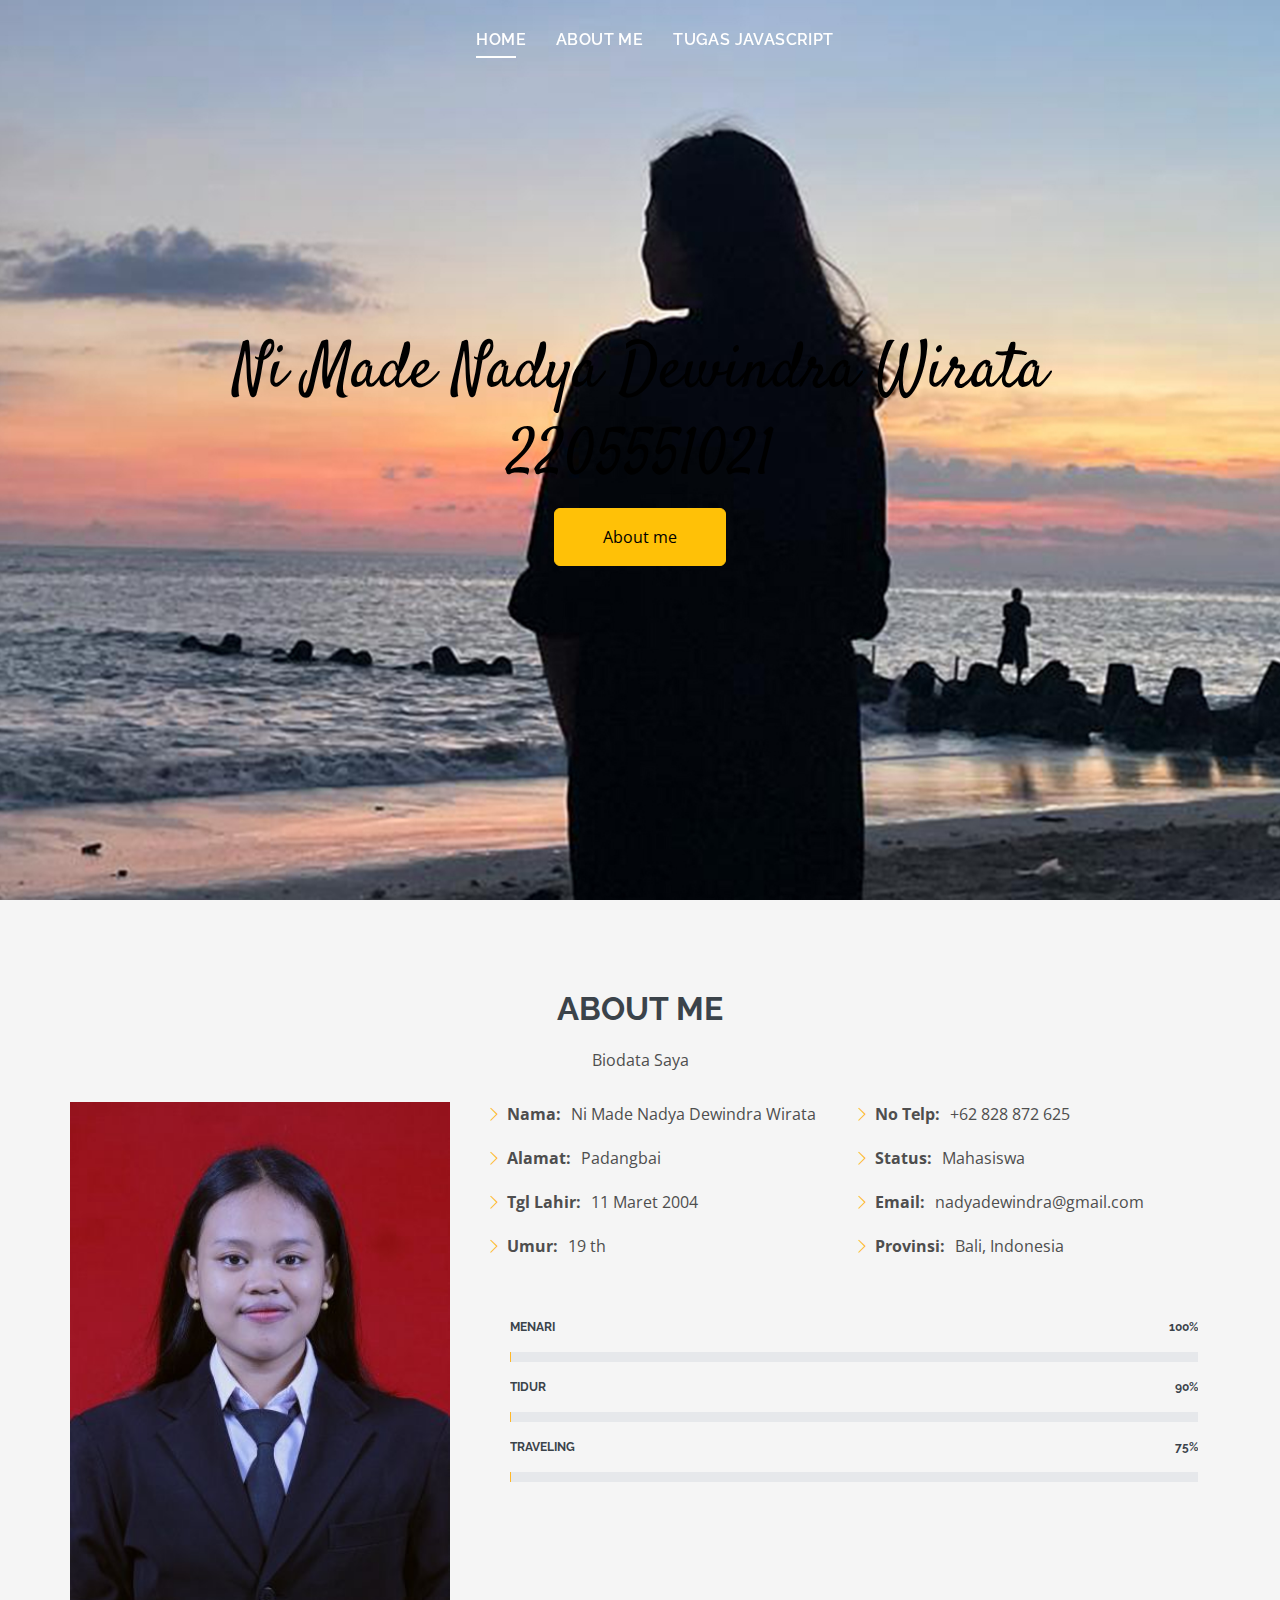
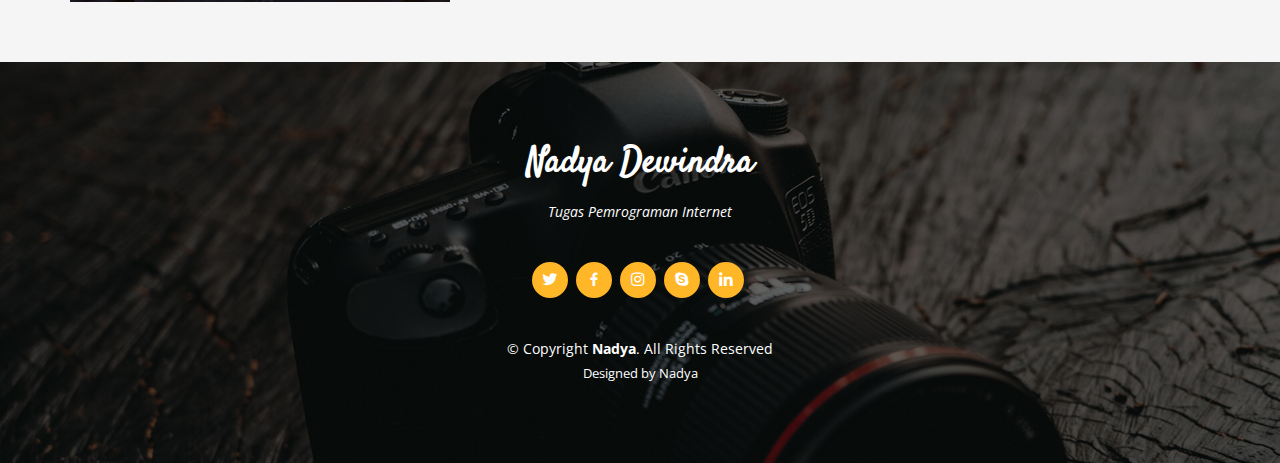
==== index.html @ c5ac2130 "tugas javascript" ====
<!DOCTYPE html>
<html lang="en">

<head>
  <meta charset="utf-8">
  <meta content="width=device-width, initial-scale=1.0" name="viewport">

  <title>Tugas Prognet</title>
  <meta content="" name="description">
  <meta content="" name="keywords">

  <!-- Favicons -->
  <link href="assets/img/favicon.png" rel="icon">
  <link href="assets/img/apple-touch-icon.png" rel="apple-touch-icon">

  <!-- Google Fonts -->
  <link href="https://fonts.googleapis.com/css?family=Open+Sans:300,300i,400,400i,600,600i,700,700i|Raleway:300,300i,400,400i,500,500i,600,600i,700,700i|Satisfy" rel="stylesheet">

  <!-- Vendor CSS Files -->
  <link href="assets/vendor/bootstrap/css/bootstrap.min.css" rel="stylesheet">
  <link href="assets/vendor/bootstrap-icons/bootstrap-icons.css" rel="stylesheet">
  <link href="assets/vendor/boxicons/css/boxicons.min.css" rel="stylesheet">
  <link href="assets/vendor/glightbox/css/glightbox.min.css" rel="stylesheet">
  <link href="assets/vendor/swiper/swiper-bundle.min.css" rel="stylesheet">

  <!-- Template Main CSS File -->
  <link href="assets/css/style.css" rel="stylesheet">

  <!-- =======================================================
  * Template Name: Laura
  * Updated: Sep 18 2023 with Bootstrap v5.3.2
  * Template URL: https://bootstrapmade.com/laura-free-creative-bootstrap-theme/
  * Author: BootstrapMade.com
  * License: https://bootstrapmade.com/license/
  ======================================================== -->
</head>

<body>

  <!-- ======= Header ======= -->
  <header id="header" class="fixed-top d-flex justify-content-center align-items-center header-transparent">

    <nav id="navbar" class="navbar">
      <ul>
        <li><a class="nav-link scrollto active" href="#hero">Home</a></li>
        <li><a class="nav-link scrollto" href="#about">About Me</a></li>
        <li><a class="nav-link scrollto" href="tugasjavascripts.html">Tugas JavaScript</a></li>
          </ul>
      </ul>
      <i class="bi bi-list mobile-nav-toggle"></i>
    </nav><!-- .navbar -->

  </header><!-- End Header -->

  <!-- ======= Hero Section ======= -->
  <section id="hero">
    <div class="hero-container bg-image" style="background-image: url(assets/img/dya-bg.jpg);">
      <h1 class="title-dark">Ni Made Nadya Dewindra Wirata</h1>
      <h1>2205551021</h1>
      <p class="mb-0"><a href="#about" class="btn btn-warning py-3 px-5">About me</a></p>
    </div>
  </section><!-- End Hero -->

  <main id="main">

    <!-- ======= About Me Section ======= -->
    <section id="about" class="about" >
      <div class="container">

        <div class="section-title">
          <h2>About Me</h2>
          <p>Biodata Saya</p>
        </div>

        <div class="row">
          <div class="image col-lg-4 d-flex align-items-stretch justify-content-center justify-content-lg-start bg-image" style="background-image: url(assets/img/nadya-bg.jpg);"></div>
          <div class="col-lg-8 d-flex flex-column align-items-stretch">
            <div class="content ps-lg-4 d-flex flex-column justify-content-center">
              <div class="row">
                <div class="col-lg-6">
                  <ul>
                    <li><i class="bi bi-chevron-right"></i> <strong>Nama:</strong> <span> Ni Made Nadya Dewindra Wirata</span></li>
                    <li><i class="bi bi-chevron-right"></i> <strong>Alamat:</strong> <span>Padangbai</span></li>
                    <li><i class="bi bi-chevron-right"></i> <strong>Tgl Lahir:</strong> <span>11 Maret 2004</span></li>
                    <li><i class="bi bi-chevron-right"></i> <strong>Umur:</strong> <span>19 th</span></li>
                  </ul>
                </div>
                <div class="col-lg-6">
                  <ul>
                    <li><i class="bi bi-chevron-right"></i> <strong>No Telp:</strong> <span>+62 828 872 625</span></li>
                    <li><i class="bi bi-chevron-right"></i> <strong>Status:</strong> <span>Mahasiswa</span></li>
                    <li><i class="bi bi-chevron-right"></i> <strong>Email:</strong> <span>nadyadewindra@gmail.com</span></li>
                    <li><i class="bi bi-chevron-right"></i> <strong>Provinsi:</strong> <span>Bali, Indonesia</span></li>
                  </ul>
                </div>
            </div><!-- End .content-->

            <div class="skills-content ps-lg-4">
              <div class="progress">
                <span class="skill">Menari <i class="val">100%</i></span>
                <div class="progress-bar-wrap">
                  <div class="progress-bar" role="progressbar" aria-valuenow="100" aria-valuemin="0" aria-valuemax="100"></div>
                </div>
              </div>

              <div class="progress">
                <span class="skill">Tidur <i class="val">90%</i></span>
                <div class="progress-bar-wrap">
                  <div class="progress-bar" role="progressbar" aria-valuenow="90" aria-valuemin="0" aria-valuemax="100"></div>
                </div>
              </div>

              <div class="progress">
                <span class="skill">Traveling <i class="val">75%</i></span>
                <div class="progress-bar-wrap">
                  <div class="progress-bar" role="progressbar" aria-valuenow="75" aria-valuemin="0" aria-valuemax="100"></div>
                </div>
              </div>
            </div>

          </div>
        </div>

      </div>
    </section><!-- End About Me Section -->

  <!-- ======= Footer ======= -->
  <footer id="footer">
    <div class="container">
      <h3>Nadya Dewindra</h3>
      <p>Tugas Pemrograman Internet</p>
      <div class="social-links">
        <a href="#" class="twitter"><i class="bx bxl-twitter"></i></a>
        <a href="#" class="facebook"><i class="bx bxl-facebook"></i></a>
        <a href="#" class="instagram"><i class="bx bxl-instagram"></i></a>
        <a href="#" class="google-plus"><i class="bx bxl-skype"></i></a>
        <a href="#" class="linkedin"><i class="bx bxl-linkedin"></i></a>
      </div>
      <div class="copyright">
        &copy; Copyright <strong><span>Nadya</span></strong>. All Rights Reserved
      </div>
      <div class="credits">
        <!-- All the links in the footer should remain intact. -->
        <!-- You can delete the links only if you purchased the pro version. -->
        <!-- Licensing information: https://bootstrapmade.com/license/ -->
        <!-- Purchase the pro version with working PHP/AJAX contact form: https://bootstrapmade.com/laura-free-creative-bootstrap-theme/ -->
        Designed by <a href="https://bootstrapmade.com/">Nadya</a>
      </div>
    </div>
  </footer><!-- End Footer -->

  <a href="#" class="back-to-top d-flex align-items-center justify-content-center"><i class="bi bi-arrow-up-short"></i></a>

  <!-- Vendor JS Files -->
  <script src="assets/vendor/purecounter/purecounter_vanilla.js"></script>
  <script src="assets/vendor/bootstrap/js/bootstrap.bundle.min.js"></script>
  <script src="assets/vendor/glightbox/js/glightbox.min.js"></script>
  <script src="assets/vendor/isotope-layout/isotope.pkgd.min.js"></script>
  <script src="assets/vendor/swiper/swiper-bundle.min.js"></script>
  <script src="assets/vendor/waypoints/noframework.waypoints.js"></script>
  <script src="assets/vendor/php-email-form/validate.js"></script>

  <!-- Template Main JS File -->
  <script src="assets/js/main.js"></script>

</body>

</html>
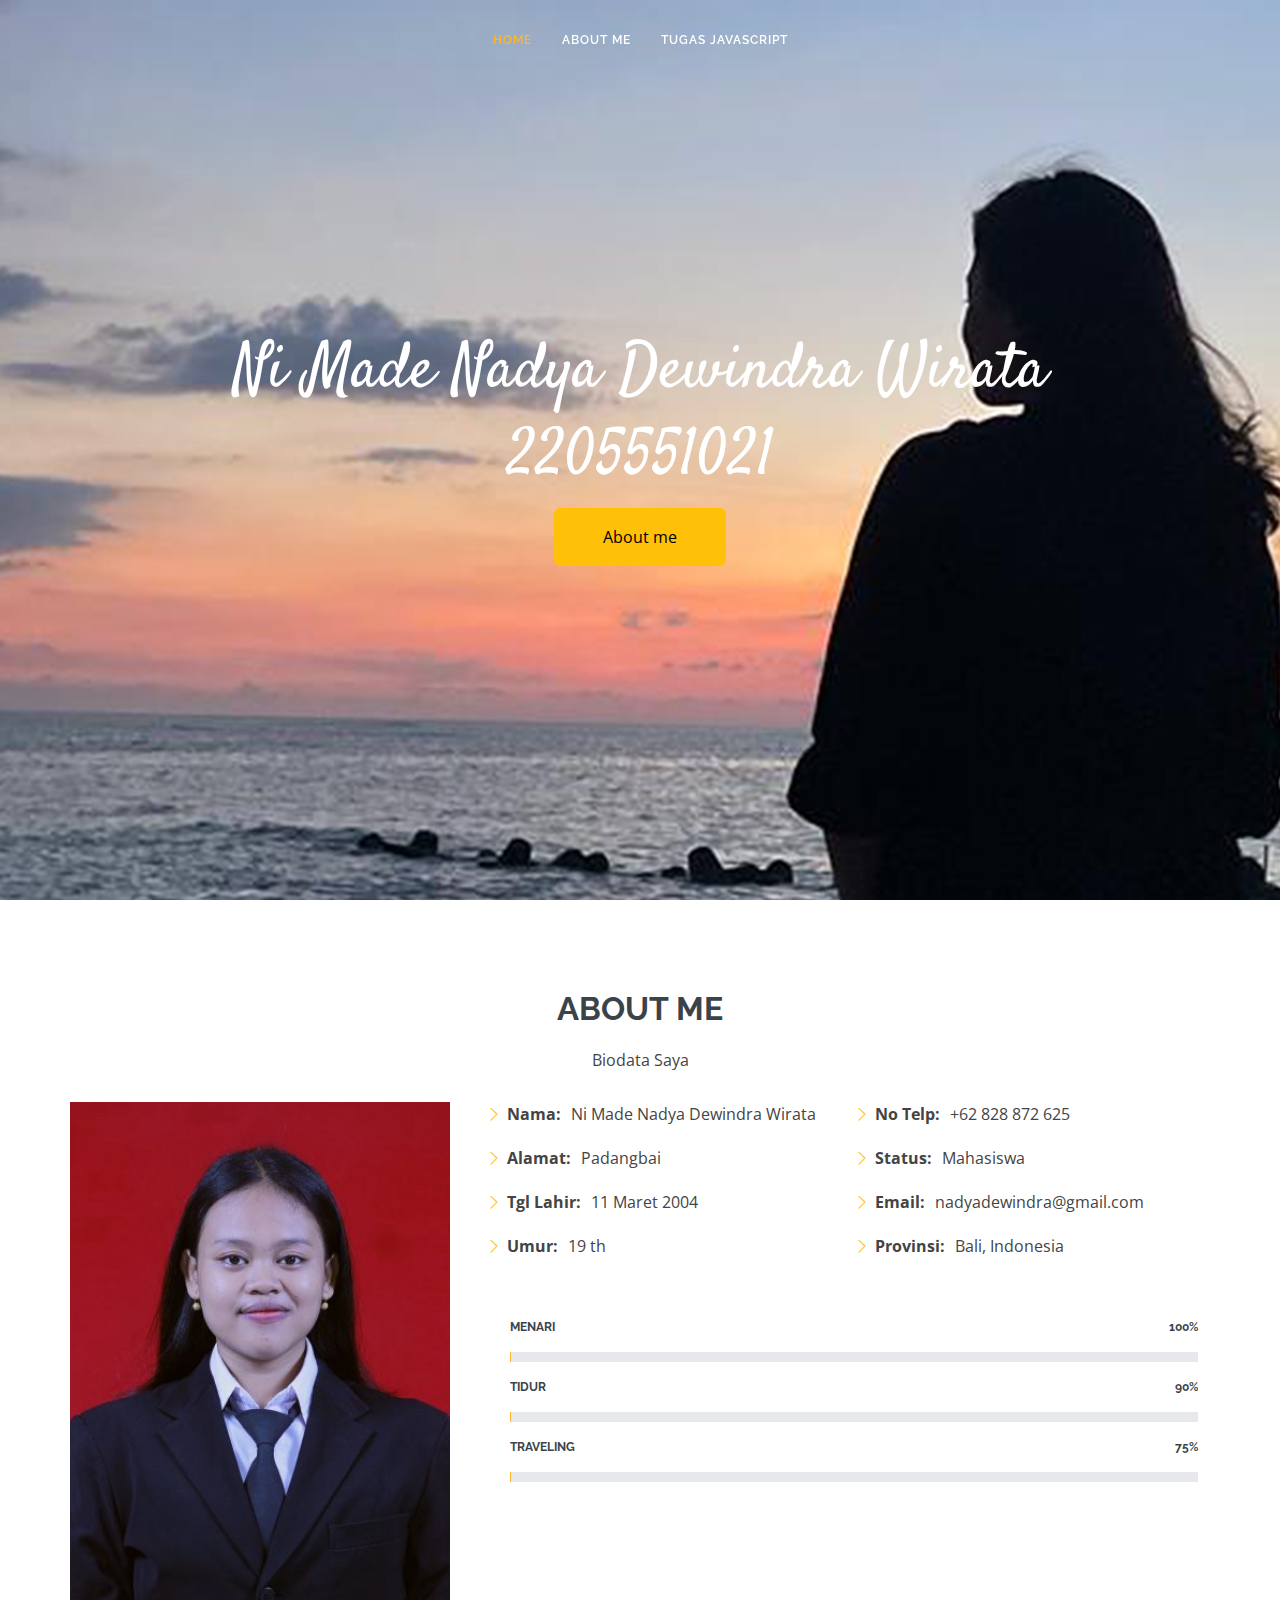
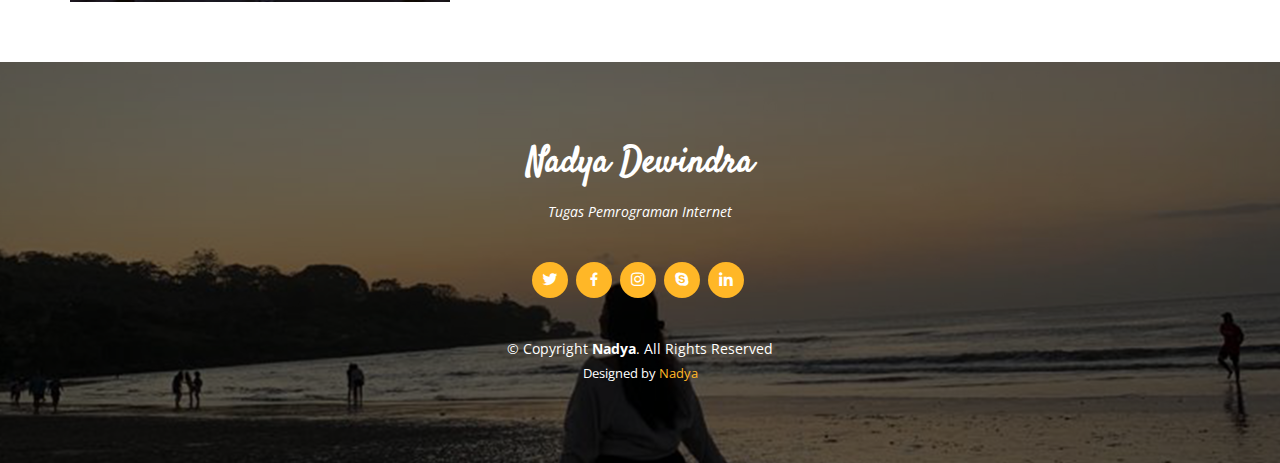
==== commit 1efbee69: "Update Javascript" ====
--- a/index.html
+++ b/index.html
@@ -43,7 +43,7 @@
     <nav id="navbar" class="navbar">
       <ul>
         <li><a class="nav-link scrollto active" href="#hero">Home</a></li>
-        <li><a class="nav-link scrollto" href="#about">About Me</a></li>
+        <li><a class="nav-link scrollto active" href="#about">About Me</a></li>
         <li><a class="nav-link scrollto" href="tugasjavascripts.html">Tugas JavaScript</a></li>
           </ul>
       </ul>
@@ -125,7 +125,7 @@
     </section><!-- End About Me Section -->
 
   <!-- ======= Footer ======= -->
-  <footer id="footer">
+  <footer id="footer" class="bg-image" style="background-image: url(assets/img/dya2-bg.jpg);">
     <div class="container">
       <h3>Nadya Dewindra</h3>
       <p>Tugas Pemrograman Internet</p>
--- a/assets/css/style.css
+++ b/assets/css/style.css
@@ -349,11 +349,11 @@
   margin: 0 0 10px 0;
   font-size: 64px;
   font-family: "Satisfy", serif;
-  color: #000000;
+  color: #ffffff;
 }
 
 #hero h2 {
-  color: #000000;
+  color: #ffffff;
   margin-bottom: 50px;
   font-size: 40px;
   font-weight: 500;
@@ -1287,7 +1287,7 @@
 # Footer
 --------------------------------------------------------------*/
 #footer {
-  background: url("../img/footer-bg.jpg") top center no-repeat;
+  background: url("../img/dya2-bg.jpg") top center no-repeat;
   background-size: cover;
   color: #fff;
   font-size: 14px;
@@ -1359,1454 +1359,3 @@
 #footer .credits {
   font-size: 13px;
 }
-body {
-  background-color: #f5f5f5;
-  color: #4e4e4e;
-}
-
-h1,
-h2,
-h3,
-h4,
-h5,
-h6 {
-  color: #1e1e1e;
-}
-
-a {
-  color: #1e1e1e;
-  text-decoration: none;
-  transition: all 0.5s ease-in-out;
-}
-
-a:hover {
-  color: #0078ff;
-  text-decoration: none;
-  transition: all 0.5s ease-in-out;
-}
-
-.p-r {
-  position: relative;
-}
-
-.color-a {
-  text-decoration: none;
-  color: #0078ff;
-}
-
-.color-d {
-  color: #f5f5f5;
-}
-
-.color-text-a {
-  text-decoration: none;
-  color: #4e4e4e;
-}
-
-.box-shadow,
-.card-blog,
-.work-box,
-.service-box,
-.paralax-mf {
-  box-shadow: 0 13px 8px -10px rgba(0, 0, 0, 0.1);
-}
-
-.box-shadow-a,
-.button:hover {
-  text-decoration: none;
-  box-shadow: 0 0 0 4px #cde1f8;
-}
-
-.display-5 {
-  font-size: 2.5rem;
-  font-weight: 300;
-  line-height: 1.1;
-}
-
-.display-6 {
-  font-size: 2rem;
-  font-weight: 300;
-  line-height: 1.1;
-}
-
-.avatar {
-  width: 32px;
-  height: 32px;
-  margin-right: 4px;
-  overflow: hidden;
-}
-
-.bg-image {
-  background-repeat: no-repeat;
-  background-attachment: fixed;
-  background-size: cover;
-  background-position: center center;
-}
-
-@media (max-width: 1024px) {
-  .bg-image {
-    background-attachment: scroll;
-  }
-}
-
-.overlay-mf {
-  background-color: #0078ff;
-}
-
-.overlay-mf {
-  position: absolute;
-  top: 0;
-  left: 0px;
-  padding: 0;
-  height: 100%;
-  width: 100%;
-  opacity: 0.7;
-}
-
-.paralax-mf {
-  position: relative;
-  padding: 8rem 0;
-}
-
-.display-table {
-  width: 100%;
-  height: 100%;
-  display: table;
-}
-
-.table-cell {
-  display: table-cell;
-  vertical-align: middle;
-}
-
-/*--/ Sections /--*/
-.sect-4 {
-  padding: 4rem 0;
-}
-
-.sect-pt4 {
-  padding-top: 4rem;
-}
-
-.sect-mt4 {
-  margin-top: 4rem;
-}
-
-/*--/ Title s /--*/
-.title-s {
-  font-weight: 600;
-  color: #1e1e1e;
-  font-size: 1.1rem;
-}
-
-/*--/ Title A /--*/
-.title-box {
-  margin-bottom: 4rem;
-}
-
-.title-a {
-  text-decoration: none;
-  font-size: 3rem;
-  font-weight: bold;
-  text-transform: uppercase;
-}
-
-.subtitle-a {
-  text-decoration: none;
-  color: #4e4e4e;
-}
-
-.line-mf {
-  width: 40px;
-  height: 5px;
-  background-color: #0078ff;
-  margin: 0 auto;
-}
-
-/*--/ Title Left /--*/
-.title-box-2 {
-  margin-bottom: 3rem;
-}
-
-.title-left {
-  font-size: 2rem;
-  position: relative;
-}
-
-.title-left:before {
-  content: "";
-  position: absolute;
-  height: 3px;
-  background-color: #0078ff;
-  width: 100px;
-  bottom: -12px;
-}
-
-/*------/ Box /------*/
-.box-pl2 {
-  padding-left: 2rem;
-}
-
-.box-shadow-full {
-  padding: 3rem 1.25rem;
-  position: relative;
-  background-color: #fff;
-  margin-bottom: 3rem;
-  z-index: 2;
-  box-shadow: 0 1px 1px 0 rgba(0, 0, 0, 0.06), 0 2px 5px 0 rgba(0, 0, 0, 0.2);
-}
-
-@media (min-width: 768px) {
-  .box-shadow-full {
-    padding: 3rem;
-  }
-}
-
-/*------/ Socials /------*/
-.socials {
-  padding: 1.5rem 0;
-}
-
-.socials ul li {
-  display: inline-block;
-}
-
-.socials .ico-circle {
-  height: 40px;
-  width: 40px;
-  font-size: 1.2rem;
-  border-radius: 50%;
-  line-height: 1.6;
-  margin: 0 15px 0 0;
-  box-shadow: 0 0 0 3px #0078ff;
-  transition: all 500ms ease;
-}
-
-.socials .ico-circle:hover {
-  background-color: #0078ff;
-  color: #fff;
-  box-shadow: 0 0 0 3px #cde1f8;
-  transition: all 500ms ease;
-}
-
-/*------/ Ul resect /------*/
-.ul-resect,
-.widget-tags ul,
-.widget-sidebar .list-sidebar,
-.box-comments .list-comments,
-.blog-wrapper .post-meta ul,
-.list-ico,
-.socials ul {
-  list-style: none;
-  padding-left: 0;
-  margin-bottom: 0;
-}
-
-.list-ico {
-  line-height: 2;
-}
-
-.list-ico span {
-  color: #0078ff;
-  margin-right: 10px;
-}
-
-/*------/ Ico Circle /------*/
-.ico-circle {
-  height: 100px;
-  width: 100px;
-  font-size: 2rem;
-  border-radius: 50%;
-  line-height: 1.55;
-  margin: 0 auto;
-  text-align: center;
-  box-shadow: 0 0 0 10px #0078ff;
-  display: block;
-}
-
-/*------/ Owl Carousel /------*/
-.owl-theme .owl-dots {
-  text-align: center;
-  margin-top: 18px;
-}
-
-.owl-theme .owl-dots .owl-dot {
-  display: inline-block;
-}
-
-.owl-theme .owl-dots .owl-dot span {
-  width: 18px;
-  height: 7px;
-  margin: 5px 5px;
-  background: #cde1f8;
-  border: 0px solid #cde1f8;
-  display: block;
-  transition: all 0.6s ease-in-out;
-  cursor: pointer;
-}
-
-.owl-theme .owl-dots .owl-dot:hover span {
-  background-color: #cde1f8;
-}
-
-.owl-theme .owl-dots .owl-dot.active span {
-  background-color: #1B1B1B;
-  width: 25px;
-}
-
-/*--/ Scrolltop s /--*/
-.scrolltop-mf {
-  position: relative;
-  display: none;
-}
-
-.scrolltop-mf span {
-  z-index: 999;
-  position: fixed;
-  width: 42px;
-  height: 42px;
-  background-color: #0078ff;
-  opacity: 0.7;
-  font-size: 1.6rem;
-  line-height: 1.5;
-  text-align: center;
-  color: #fff;
-  top: auto;
-  left: auto;
-  right: 30px;
-  bottom: 50px;
-  cursor: pointer;
-  border-radius: 50%;
-}
-
-/*--------------------------------------------------------------
-# Back to top button
---------------------------------------------------------------*/
-.back-to-top {
-  position: fixed;
-  visibility: hidden;
-  opacity: 0;
-  right: 15px;
-  bottom: 15px;
-  z-index: 996;
-  background: #0078ff;
-  width: 40px;
-  height: 40px;
-  border-radius: 50px;
-  transition: all 0.4s;
-}
-
-.back-to-top i {
-  font-size: 28px;
-  color: #fff;
-  line-height: 0;
-}
-
-.back-to-top:hover {
-  background: #298eff;
-  color: #fff;
-}
-
-.back-to-top.active {
-  visibility: visible;
-  opacity: 1;
-}
-
-/*------/ Prelaoder /------*/
-#preloader {
-  position: fixed;
-  top: 0;
-  left: 0;
-  right: 0;
-  bottom: 0;
-  z-index: 9999;
-  overflow: hidden;
-  background: #fff;
-}
-
-#preloader:before {
-  content: "";
-  position: fixed;
-  top: calc(50% - 30px);
-  left: calc(50% - 30px);
-  border: 6px solid #f2f2f2;
-  border-top: 6px solid #0078ff;
-  border-radius: 50%;
-  width: 60px;
-  height: 60px;
-  animation: animate-preloader 1s linear infinite;
-}
-
-@keyframes animate-preloader {
-  0% {
-    transform: rotate(0deg);
-  }
-
-  100% {
-    transform: rotate(360deg);
-  }
-}
-
-/*------/ Button /------*/
-.button {
-  display: inline-block;
-  padding: 0.3rem 0.6rem;
-  text-align: center;
-  vertical-align: middle;
-  -webkit-user-select: none;
-  -moz-user-select: none;
-  user-select: none;
-  font-size: 1rem;
-  border-radius: 0.3rem;
-  border: 1px solid transparent;
-  transition: all 500ms ease;
-  cursor: pointer;
-}
-
-.button:focus {
-  outline: 0;
-}
-
-.button:hover {
-  background-color: #0062d3;
-  color: #fff;
-  transition: all 500ms ease;
-}
-
-.button-a {
-  text-decoration: none;
-  background-color: #0078ff;
-  color: #fff;
-  border-color: #cde1f8;
-}
-
-.button-big {
-  padding: 0.9rem 2.3rem;
-  font-size: 1.2rem;
-}
-
-.button-rouded {
-  border-radius: 5rem;
-}
-
-.btn-lg {
-  padding: 0.5rem 1rem;
-  font-size: 1.25rem;
-  line-height: 1.5;
-  border-radius: 0.3rem;
-}
-
-/*--------------------------------------------------------------
-# Header
---------------------------------------------------------------*/
-#header {
-  transition: all 0.5s;
-  z-index: 997;
-  padding: 20px 0;
-}
-
-#header .logo {
-  font-size: 28px;
-  margin: 0;
-  padding: 0;
-  font-weight: 600;
-  letter-spacing: 1px;
-}
-
-#header .logo a {
-  color: #fff;
-}
-
-#header .logo img {
-  max-height: 40px;
-}
-
-#header.header-scrolled {
-  background: rgba(0, 0, 0, 0.9);
-  padding: 12px 0;
-}
-
-/*--------------------------------------------------------------
-# Navigation Menu
---------------------------------------------------------------*/
-/**
-* Desktop Navigation 
-*/
-.navbar {
-  padding: 0;
-}
-
-.navbar ul {
-  margin: 0;
-  padding: 0;
-  display: flex;
-  list-style: none;
-  align-items: center;
-}
-
-.navbar li {
-  position: relative;
-}
-
-.navbar>ul>li {
-  white-space: nowrap;
-  padding: 10px 0 10px 30px;
-}
-
-.navbar a,
-.navbar a:focus {
-  display: flex;
-  align-items: center;
-  justify-content: space-between;
-  color: #fff;
-  font-size: 16px;
-  font-weight: 600;
-  padding: 0;
-  white-space: nowrap;
-  transition: 0.3s;
-  letter-spacing: 0.4px;
-  position: relative;
-  text-transform: uppercase;
-}
-
-.navbar a i,
-.navbar a:focus i {
-  font-size: 12px;
-  line-height: 0;
-  margin-left: 5px;
-}
-
-.navbar>ul>li>a:before {
-  content: "";
-  position: absolute;
-  width: 100%;
-  height: 2px;
-  bottom: -6px;
-  left: 0;
-  width: 0;
-  background-color: #fff;
-  visibility: hidden;
-  transition: all 0.3s ease-in-out 0s;
-}
-
-.navbar a:hover:before,
-.navbar li:hover>a:before,
-.navbar .active:before {
-  visibility: visible;
-  width: 80%;
-}
-
-.navbar a:hover,
-.navbar .active,
-.navbar .active:focus,
-.navbar li:hover>a {
-  color: #fff;
-}
-
-.navbar .dropdown ul {
-  display: block;
-  position: absolute;
-  left: 30px;
-  top: calc(100% + 30px);
-  margin: 0;
-  padding: 10px 0;
-  z-index: 99;
-  opacity: 0;
-  visibility: hidden;
-  background: #fff;
-  box-shadow: 0px 0px 30px rgba(127, 137, 161, 0.25);
-  transition: 0.3s;
-}
-
-.navbar .dropdown ul li {
-  min-width: 200px;
-}
-
-.navbar .dropdown ul a {
-  padding: 10px 20px;
-  font-size: 14px;
-  text-transform: none;
-  color: #4e4e4e;
-}
-
-.navbar .dropdown ul a i {
-  font-size: 12px;
-}
-
-.navbar .dropdown ul a:hover,
-.navbar .dropdown ul .active:hover,
-.navbar .dropdown ul li:hover>a {
-  color: #0078ff;
-}
-
-.navbar .dropdown:hover>ul {
-  opacity: 1;
-  top: 100%;
-  visibility: visible;
-}
-
-.navbar .dropdown .dropdown ul {
-  top: 0;
-  left: calc(100% - 30px);
-  visibility: hidden;
-}
-
-.navbar .dropdown .dropdown:hover>ul {
-  opacity: 1;
-  top: 0;
-  left: 100%;
-  visibility: visible;
-}
-
-@media (max-width: 1366px) {
-  .navbar .dropdown .dropdown ul {
-    left: -90%;
-  }
-
-  .navbar .dropdown .dropdown:hover>ul {
-    left: -100%;
-  }
-}
-
-/**
-* Mobile Navigation 
-*/
-.mobile-nav-toggle {
-  color: #fff;
-  font-size: 28px;
-  cursor: pointer;
-  display: none;
-  line-height: 0;
-  transition: 0.5s;
-}
-
-@media (max-width: 991px) {
-  .mobile-nav-toggle {
-    display: block;
-  }
-
-  .navbar ul {
-    display: none;
-  }
-}
-
-.navbar-mobile {
-  position: fixed;
-  overflow: hidden;
-  top: 0;
-  right: 0;
-  left: 0;
-  bottom: 0;
-  background: rgba(78, 78, 78, 0.9);
-  transition: 0.3s;
-  z-index: 999;
-}
-
-.navbar-mobile .mobile-nav-toggle {
-  position: absolute;
-  top: 15px;
-  right: 15px;
-}
-
-.navbar-mobile ul {
-  display: block;
-  position: absolute;
-  top: 55px;
-  right: 15px;
-  bottom: 15px;
-  left: 15px;
-  padding: 10px 0;
-  background-color: #fff;
-  overflow-y: auto;
-  transition: 0.3s;
-}
-
-.navbar-mobile>ul>li {
-  padding: 0;
-}
-
-.navbar-mobile a:hover:before,
-.navbar-mobile li:hover>a:before,
-.navbar-mobile .active:before {
-  visibility: hidden;
-}
-
-.navbar-mobile a,
-.navbar-mobile a:focus {
-  padding: 10px 20px;
-  font-size: 15px;
-  color: #4e4e4e;
-}
-
-.navbar-mobile a:hover,
-.navbar-mobile .active,
-.navbar-mobile li:hover>a {
-  color: #0078ff;
-}
-
-.navbar-mobile .getstarted,
-.navbar-mobile .getstarted:focus {
-  margin: 15px;
-}
-
-.navbar-mobile .dropdown ul {
-  position: static;
-  display: none;
-  margin: 10px 20px;
-  padding: 10px 0;
-  z-index: 99;
-  opacity: 1;
-  visibility: visible;
-  background: #fff;
-  box-shadow: 0px 0px 30px rgba(127, 137, 161, 0.25);
-}
-
-.navbar-mobile .dropdown ul li {
-  min-width: 200px;
-}
-
-.navbar-mobile .dropdown ul a {
-  padding: 10px 20px;
-}
-
-.navbar-mobile .dropdown ul a i {
-  font-size: 12px;
-}
-
-.navbar-mobile .dropdown ul a:hover,
-.navbar-mobile .dropdown ul .active:hover,
-.navbar-mobile .dropdown ul li:hover>a {
-  color: #0078ff;
-}
-
-.navbar-mobile .dropdown>.dropdown-active {
-  display: block;
-}
-
-/*--------------------------------------------------------------
-# Hero Section
---------------------------------------------------------------*/
-.hero {
-  height: 100vh;
-  position: relative;
-  color: #fff;
-}
-
-.hero .hero-content {
-  text-align: center;
-  position: absolute;
-}
-
-.hero .overlay-itro {
-  background-color: rgba(0, 0, 0, 0.6);
-  position: absolute;
-  top: 0;
-  left: 0px;
-  padding: 0;
-  height: 100%;
-  width: 100%;
-  opacity: 0.9;
-}
-
-.hero .hero-title {
-  color: #fff;
-  font-weight: 600;
-  font-size: 3rem;
-}
-
-@media (min-width: 768px) {
-  .hero .hero-title {
-    font-size: 4.5rem;
-  }
-}
-
-.hero .hero-subtitle {
-  font-size: 1.5rem;
-  font-weight: 600;
-}
-
-@media (min-width: 768px) {
-  .hero .hero-subtitle {
-    font-size: 2.5rem;
-  }
-}
-
-.hero .text-slider-items {
-  display: none;
-}
-
-.hero-single {
-  height: 350px;
-}
-
-.hero-single .hero-content {
-  margin-top: 30px;
-}
-
-.hero-single .hero-title {
-  text-transform: uppercase;
-  font-size: 3rem;
-}
-
-@media (min-width: 768px) {
-  .hero-single .hero-title {
-    font-size: 3.5rem;
-  }
-}
-
-.hero-single .breadcrumb {
-  background-color: transparent;
-  color: #0078ff;
-}
-
-.hero-single .breadcrumb .breadcrumb-item:before {
-  color: #cde1f8;
-}
-
-.hero-single .breadcrumb .breadcrumb-item.active {
-  color: #cde1f8;
-}
-
-.hero-single .breadcrumb a {
-  color: #fff;
-}
-
-/*--------------------------------------------------------------
-# About
---------------------------------------------------------------*/
-.about-mf .box-shadow-full {
-  padding-top: 4rem;
-  padding-bottom: 4rem;
-}
-
-.about-mf .about-img {
-  margin-bottom: 2rem;
-}
-
-.about-mf .about-img img {
-  margin-left: 10px;
-}
-
-@media (min-width: 767px) {
-  .about-mf .box-pl2 {
-    margin-top: 3rem;
-    padding-left: 0rem;
-  }
-}
-
-.skill-mf span {
-  color: #4e4e4e;
-}
-
-.skill-mf .progress {
-  background-color: #cde1f8;
-  margin: 0.5rem 0 1.2rem 0;
-  border-radius: 0;
-  height: 0.7rem;
-}
-
-.skill-mf .progress .progress-bar {
-  height: 0.7rem;
-  background-color: #0078ff;
-}
-
-/*--------------------------------------------------------------
-# Services
---------------------------------------------------------------*/
-.service-box {
-  background-color: #fff;
-  padding: 2.5rem 1.3rem;
-  border-radius: 1rem;
-  margin-bottom: 3rem;
-  text-align: center;
-}
-
-.service-box:hover .ico-circle {
-  transition: all 500ms ease;
-  color: #fff;
-  background-color: #0078ff;
-  box-shadow: 0 0 0 10px #cde1f8;
-}
-
-.service-box .service-ico {
-  margin-bottom: 1rem;
-  color: #1e1e1e;
-}
-
-.service-box .ico-circle {
-  transition: all 500ms ease;
-  display: inline-flex;
-  align-items: center;
-  justify-content: center;
-}
-
-.service-box .ico-circle i {
-  line-height: 0;
-  font-size: 40px;
-}
-
-.service-box .s-title {
-  font-size: 1.4rem;
-  text-transform: uppercase;
-  text-align: center;
-  padding: 0.4rem 0;
-}
-
-.service-box .s-description {
-  color: #4e4e4e;
-}
-
-/*--------------------------------------------------------------
-# Counter
---------------------------------------------------------------*/
-.counter-box {
-  color: #fff;
-  text-align: center;
-}
-
-@media (min-width: 577px) {
-  .counter-box {
-    margin-bottom: 1.8rem;
-  }
-}
-
-.counter-ico {
-  margin-bottom: 1rem;
-}
-
-.counter-ico .ico-circle {
-  height: 60px;
-  width: 60px;
-  line-height: 1.5;
-  box-shadow: 0 0 0 10px #cde1f8;
-}
-
-.counter-num .counter {
-  font-size: 2rem;
-  margin-bottom: 0;
-}
-
-/*--------------------------------------------------------------
-# Portfolio
---------------------------------------------------------------*/
-.work-box {
-  margin-bottom: 3rem;
-  -webkit-backface-visibility: hidden;
-  backface-visibility: hidden;
-  background-color: #fff;
-}
-
-.work-box:hover img {
-  transform: scale(1.3);
-}
-
-.work-img {
-  display: block;
-  overflow: hidden;
-}
-
-.work-img img {
-  transition: all 1s;
-}
-
-.work-content {
-  padding: 2rem 3% 1rem 4%;
-}
-
-.work-content .w-more {
-  color: #4e4e4e;
-  font-size: 0.8rem;
-}
-
-.work-content .w-more .w-ctegory {
-  color: #0078ff;
-}
-
-.work-content .w-like {
-  font-size: 2.5rem;
-  color: #0078ff;
-  float: right;
-}
-
-.work-content .w-like a {
-  color: #0078ff;
-}
-
-.work-content .w-like .num-like {
-  font-size: 0.7rem;
-}
-
-.w-title {
-  font-size: 1.2rem;
-}
-
-/*--------------------------------------------------------------
-# Portfolio Details
---------------------------------------------------------------*/
-.portfolio-details {
-  padding-top: 40px;
-}
-
-.portfolio-details .portfolio-details-slider img {
-  width: 100%;
-}
-
-.portfolio-details .portfolio-details-slider .swiper-pagination {
-  margin-top: 20px;
-  position: relative;
-}
-
-.portfolio-details .portfolio-details-slider .swiper-pagination .swiper-pagination-bullet {
-  width: 12px;
-  height: 12px;
-  background-color: #fff;
-  opacity: 1;
-  border: 1px solid #0078ff;
-}
-
-.portfolio-details .portfolio-details-slider .swiper-pagination .swiper-pagination-bullet-active {
-  background-color: #0078ff;
-}
-
-.portfolio-details .portfolio-info {
-  padding: 30px;
-  box-shadow: 0px 0 30px rgba(78, 78, 78, 0.08);
-}
-
-.portfolio-details .portfolio-info h3 {
-  font-size: 22px;
-  font-weight: 700;
-  margin-bottom: 20px;
-  padding-bottom: 20px;
-  border-bottom: 1px solid #eee;
-}
-
-.portfolio-details .portfolio-info ul {
-  list-style: none;
-  padding: 0;
-  font-size: 15px;
-}
-
-.portfolio-details .portfolio-info ul li+li {
-  margin-top: 10px;
-}
-
-.portfolio-details .portfolio-description {
-  padding-top: 30px;
-}
-
-.portfolio-details .portfolio-description h2 {
-  font-size: 26px;
-  font-weight: 700;
-  margin-bottom: 20px;
-}
-
-.portfolio-details .portfolio-description p {
-  padding: 0;
-}
-
-/*--------------------------------------------------------------
-# Testimonials
---------------------------------------------------------------*/
-.testimonial-box {
-  color: #fff;
-  text-align: center;
-}
-
-.testimonial-box .author-test {
-  margin-top: 1rem;
-}
-
-.testimonial-box .author-test img {
-  margin: 0 auto;
-}
-
-.testimonial-box .author {
-  color: #fff;
-  text-transform: uppercase;
-  font-weight: 600;
-  margin: 1rem 0;
-  display: block;
-  font-size: 1.4rem;
-}
-
-.testimonial-box .comit {
-  font-size: 2rem;
-  color: #0078ff;
-  background-color: #fff;
-  width: 52px;
-  height: 52px;
-  display: block;
-  margin: 0 auto;
-  border-radius: 50%;
-  line-height: 1.6;
-}
-
-@media (min-width: 768px) {
-  .testimonial-box .description {
-    padding: 0 5rem;
-  }
-}
-
-@media (min-width: 992px) {
-  .testimonial-box .description {
-    padding: 0 8rem;
-  }
-}
-
-@media (min-width: 1200px) {
-  .testimonial-box .description {
-    padding: 0 13rem;
-  }
-}
-
-.swiper-pagination {
-  margin-top: 20px;
-  position: relative;
-}
-
-.swiper-pagination .swiper-pagination-bullet {
-  width: 12px;
-  height: 12px;
-  background-color: rgba(255, 255, 255, 0.4);
-  opacity: 1;
-}
-
-.swiper-pagination .swiper-pagination-bullet-active {
-  background-color: #fff;
-}
-
-/*--------------------------------------------------------------
-# Contact
---------------------------------------------------------------*/
-.footer-paralax {
-  padding: 4rem 0 0 0;
-}
-
-.contact-mf {
-  margin-top: 4rem;
-}
-
-@media (min-width: 767px) {
-  .contact-mf .box-pl2 {
-    margin-top: 3rem;
-    padding-left: 0rem;
-  }
-}
-
-.php-email-form .error-message {
-  display: none;
-  color: #fff;
-  background: #ed3c0d;
-  text-align: center;
-  padding: 15px;
-  font-weight: 600;
-}
-
-.php-email-form .sent-message {
-  display: none;
-  color: #fff;
-  background: #18d26e;
-  text-align: center;
-  padding: 15px;
-  font-weight: 600;
-}
-
-.php-email-form .loading {
-  display: none;
-  background: #fff;
-  text-align: center;
-  padding: 15px;
-}
-
-.php-email-form .loading:before {
-  content: "";
-  display: inline-block;
-  border-radius: 50%;
-  width: 24px;
-  height: 24px;
-  margin: 0 10px -6px 0;
-  border: 3px solid #18d26e;
-  border-top-color: #eee;
-  animation: animate-loading 1s linear infinite;
-}
-
-.php-email-form input,
-.php-email-form textarea {
-  border-radius: 0;
-  box-shadow: none;
-  font-size: 14px;
-}
-
-.php-email-form input:focus,
-.php-email-form textarea:focus {
-  border-color: #0078ff;
-}
-
-.php-email-form input {
-  padding: 10px 15px;
-}
-
-.php-email-form textarea {
-  padding: 12px 15px;
-  margin-bottom: 0;
-}
-
-.php-email-form button[type=submit] {
-  background: #0078ff;
-  border: 0;
-  padding: 10px 24px;
-  color: #fff;
-  transition: 0.4s;
-}
-
-.php-email-form button[type=submit]:hover {
-  background: #3393ff;
-}
-
-@keyframes animate-loading {
-  0% {
-    transform: rotate(0deg);
-  }
-
-  100% {
-    transform: rotate(360deg);
-  }
-}
-
-/*--------------------------------------------------------------
-# Blog
---------------------------------------------------------------*/
-@media (min-width: 767px) {
-  .card-blog {
-    margin-bottom: 3rem;
-  }
-}
-
-.card-blog .card-body {
-  position: relative;
-}
-
-.card-blog .card-category-box {
-  position: absolute;
-  text-align: center;
-  top: -16px;
-  left: 15px;
-  right: 15px;
-  line-height: 25px;
-  overflow: hidden;
-}
-
-.card-blog .card-category {
-  display: inline-block;
-  color: #fff;
-  padding: 0 15px 5px;
-  overflow: hidden;
-  background-color: #0078ff;
-  border-radius: 4px;
-}
-
-.card-blog .card-category .category {
-  color: #fff;
-  display: inline-block;
-  text-transform: uppercase;
-  font-size: 0.7rem;
-  letter-spacing: 0.1px;
-  margin-bottom: 0;
-}
-
-.card-blog .card-title {
-  font-size: 1.3rem;
-  margin-top: 0.6rem;
-}
-
-.card-blog .card-description {
-  color: #4e4e4e;
-}
-
-.card-blog .post-author {
-  display: inline-block;
-}
-
-.card-blog .post-date {
-  color: #4e4e4e;
-  display: inline-block;
-  float: right;
-}
-
-/*--------------------------------------------------------------
-# Blog Single
---------------------------------------------------------------*/
-.post-box,
-.form-comments,
-.box-comments,
-.widget-sidebar {
-  padding: 2rem;
-  background-color: #fff;
-  margin-bottom: 3rem;
-}
-
-@media (min-width: 768px) {
-
-  .post-box,
-  .form-comments,
-  .box-comments,
-  .widget-sidebar {
-    padding: 3rem;
-  }
-}
-
-.blog-wrapper .article-title {
-  font-size: 1.5rem;
-}
-
-@media (min-width: 768px) {
-  .blog-wrapper .article-title {
-    font-size: 1.9rem;
-  }
-}
-
-.blog-wrapper .post-meta {
-  margin: 1rem 0;
-}
-
-.blog-wrapper .post-meta ul {
-  border-left: 4px solid #0078ff;
-  margin-top: 1rem;
-}
-
-.blog-wrapper .post-meta ul li {
-  display: inline-block;
-  margin-left: 15px;
-}
-
-.blog-wrapper .post-meta ul a {
-  color: #0078ff;
-}
-
-.blog-wrapper .post-meta ul span {
-  color: #1e1e1e;
-}
-
-.blog-wrapper .blockquote {
-  border-left: 4px solid #0078ff;
-  padding: 18px;
-  font-style: italic;
-}
-
-/*------/ Comments /------*/
-.box-comments .list-comments li {
-  padding-bottom: 40px;
-}
-
-.box-comments .list-comments .comment-avatar {
-  display: table-cell;
-  vertical-align: top;
-}
-
-.box-comments .list-comments .comment-avatar img {
-  width: 80px;
-  height: 80px;
-}
-
-.box-comments .list-comments .comment-author {
-  font-size: 1.3rem;
-}
-
-@media (min-width: 768px) {
-  .box-comments .list-comments .comment-author {
-    font-size: 1.5rem;
-  }
-}
-
-.box-comments .list-comments .comment-details {
-  display: table-cell;
-  vertical-align: top;
-  padding-left: 25px;
-}
-
-.box-comments .list-comments a {
-  color: #0078ff;
-}
-
-.box-comments .list-comments span {
-  color: #1e1e1e;
-  font-style: italic;
-}
-
-.box-comments .comment-children {
-  margin-left: 40px;
-}
-
-/*------/ Sidebar /------*/
-.widget-sidebar .sidebar-title {
-  font-size: 1.6rem;
-  font-weight: 600;
-  border-left: 5px solid #0078ff;
-  padding-left: 15px;
-  text-transform: uppercase;
-  margin-bottom: 1.5rem;
-}
-
-.widget-sidebar .list-sidebar li {
-  position: relative;
-  padding: 6px 0 6px 24px;
-}
-
-.widget-sidebar .list-sidebar li:before {
-  position: absolute;
-  content: "";
-  width: 10px;
-  height: 1px;
-  left: 0;
-  background-color: #0078ff;
-  top: 20px;
-}
-
-.sidebar-search input {
-  background-color: #fff;
-  border-radius: 0;
-  transition: all 0.5s ease-in-out;
-}
-
-.sidebar-search .btn-search {
-  background-color: #0078ff;
-  border-color: #0078ff;
-  border-radius: 0;
-  padding-left: 20px;
-  padding-right: 20px;
-}
-
-.widget-tags ul li {
-  display: inline-block;
-  background-color: #0078ff;
-  padding: 0.2rem 0.6rem;
-  margin-bottom: 0.5rem;
-  border-radius: 15px;
-}
-
-.widget-tags ul li a {
-  color: #fff;
-}
-
-/*--------------------------------------------------------------
-# Footer
---------------------------------------------------------------*/
-footer {
-  text-align: center;
-  color: #fff;
-  padding: 25px 0;
-  background: #0062d3;
-}
-
-footer .copyright {
-  margin-bottom: 0.3rem;
-}
-
-footer .credits {
-  margin-bottom: 0;
-}
-
-footer .credits a {
-  color: #fff;
-}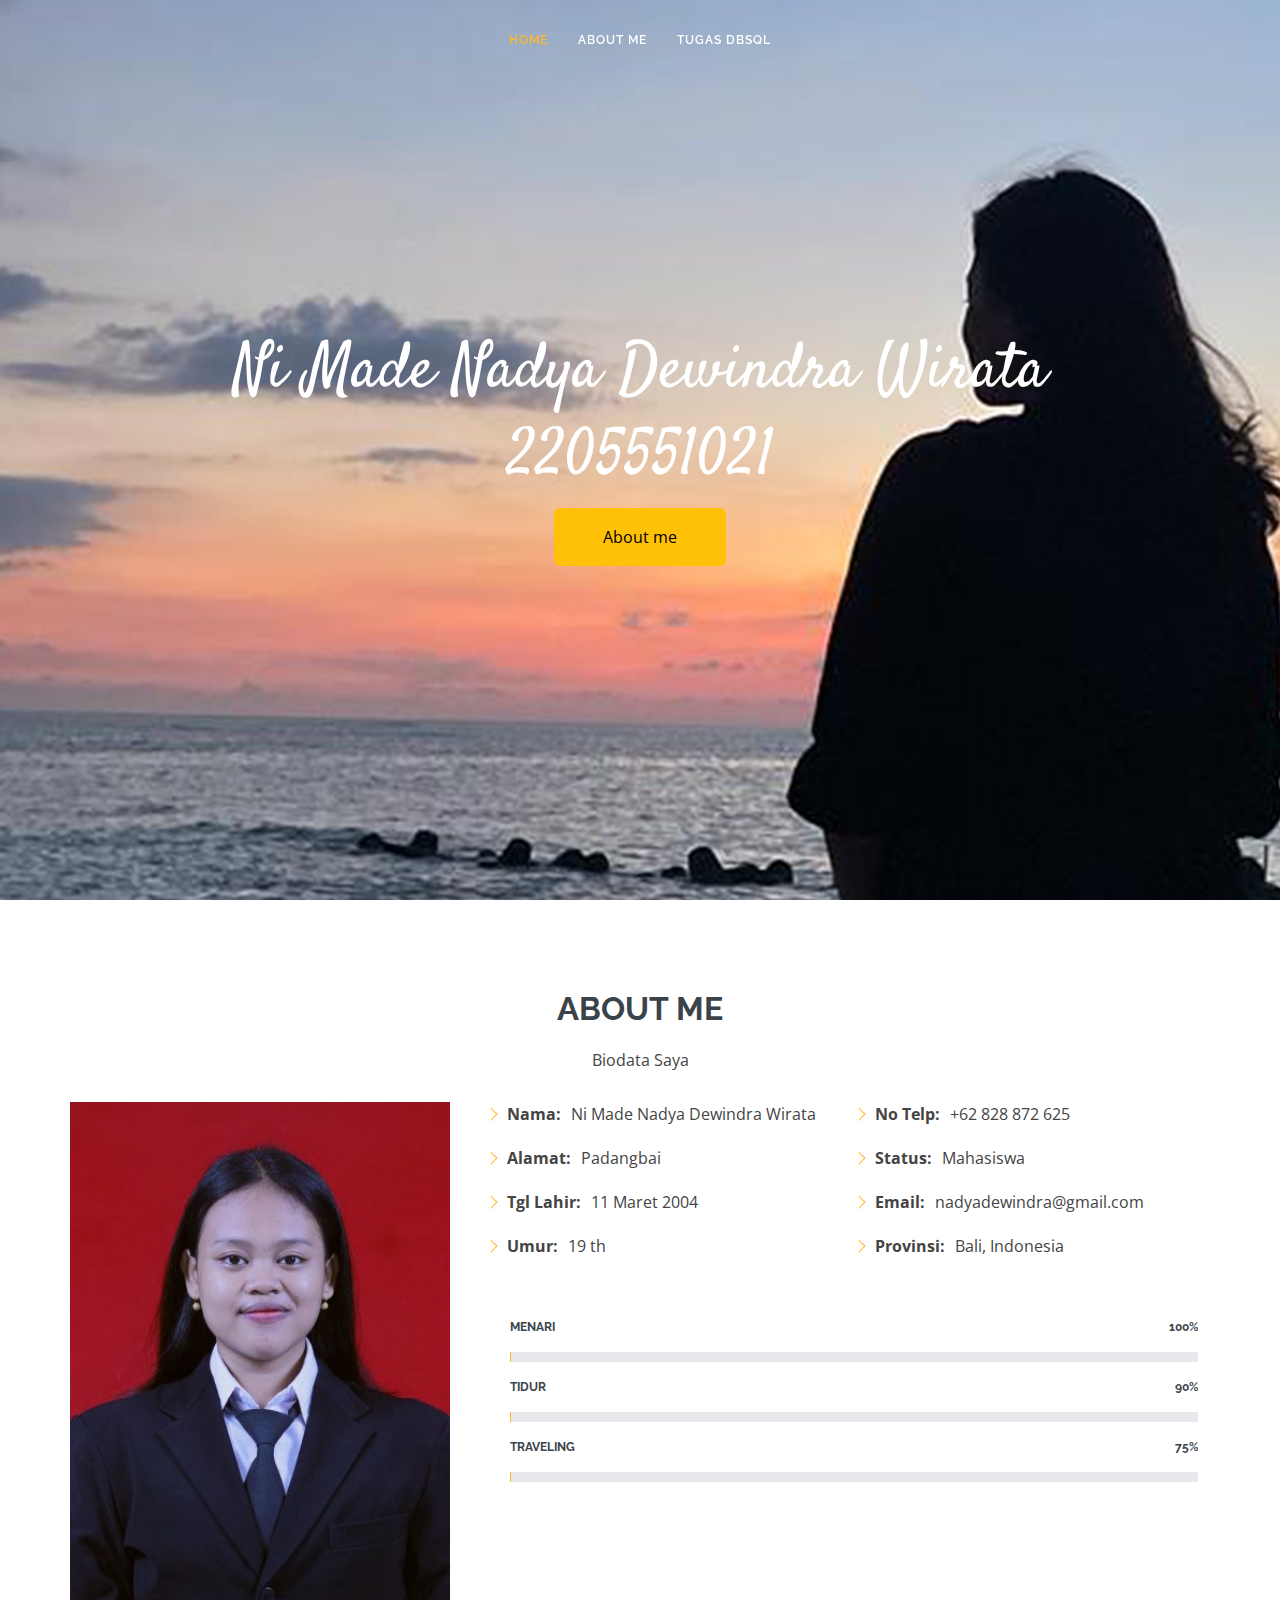
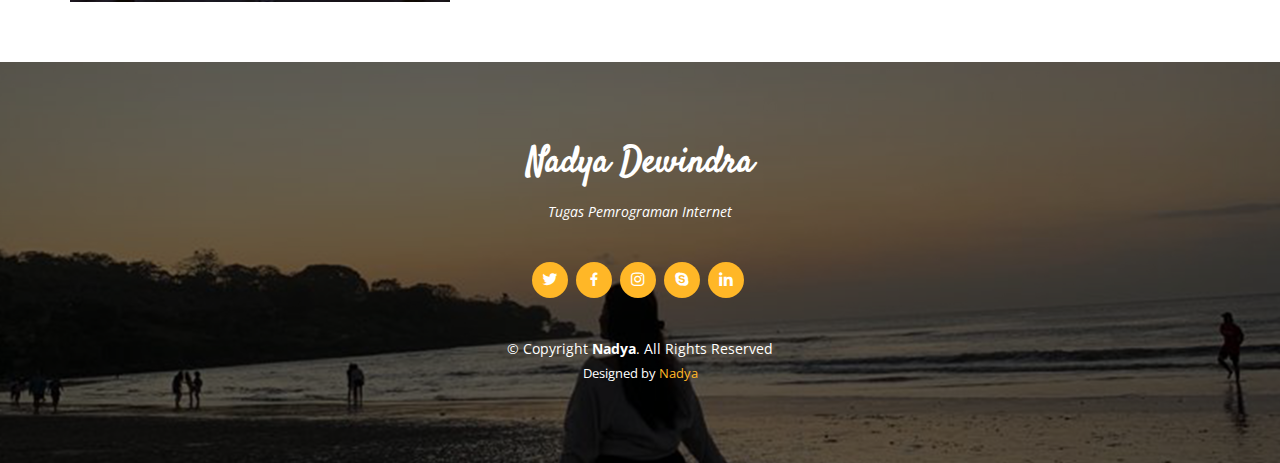
==== commit 9a3e3773: "Update DbSQL" ====
--- a/index.html
+++ b/index.html
@@ -42,9 +42,9 @@
 
     <nav id="navbar" class="navbar">
       <ul>
-        <li><a class="nav-link scrollto active" href="#hero">Home</a></li>
-        <li><a class="nav-link scrollto active" href="#about">About Me</a></li>
-        <li><a class="nav-link scrollto" href="tugasjavascripts.html">Tugas JavaScript</a></li>
+        <li><a class="nav-link scrollto" href="#hero">Home</a></li>
+        <li><a class="nav-link scrollto" href="#about">About Me</a></li>
+        <li><a class="nav-link scrollto" href="tugas_dbsql.php">Tugas DbSQL</a></li>
           </ul>
       </ul>
       <i class="bi bi-list mobile-nav-toggle"></i>
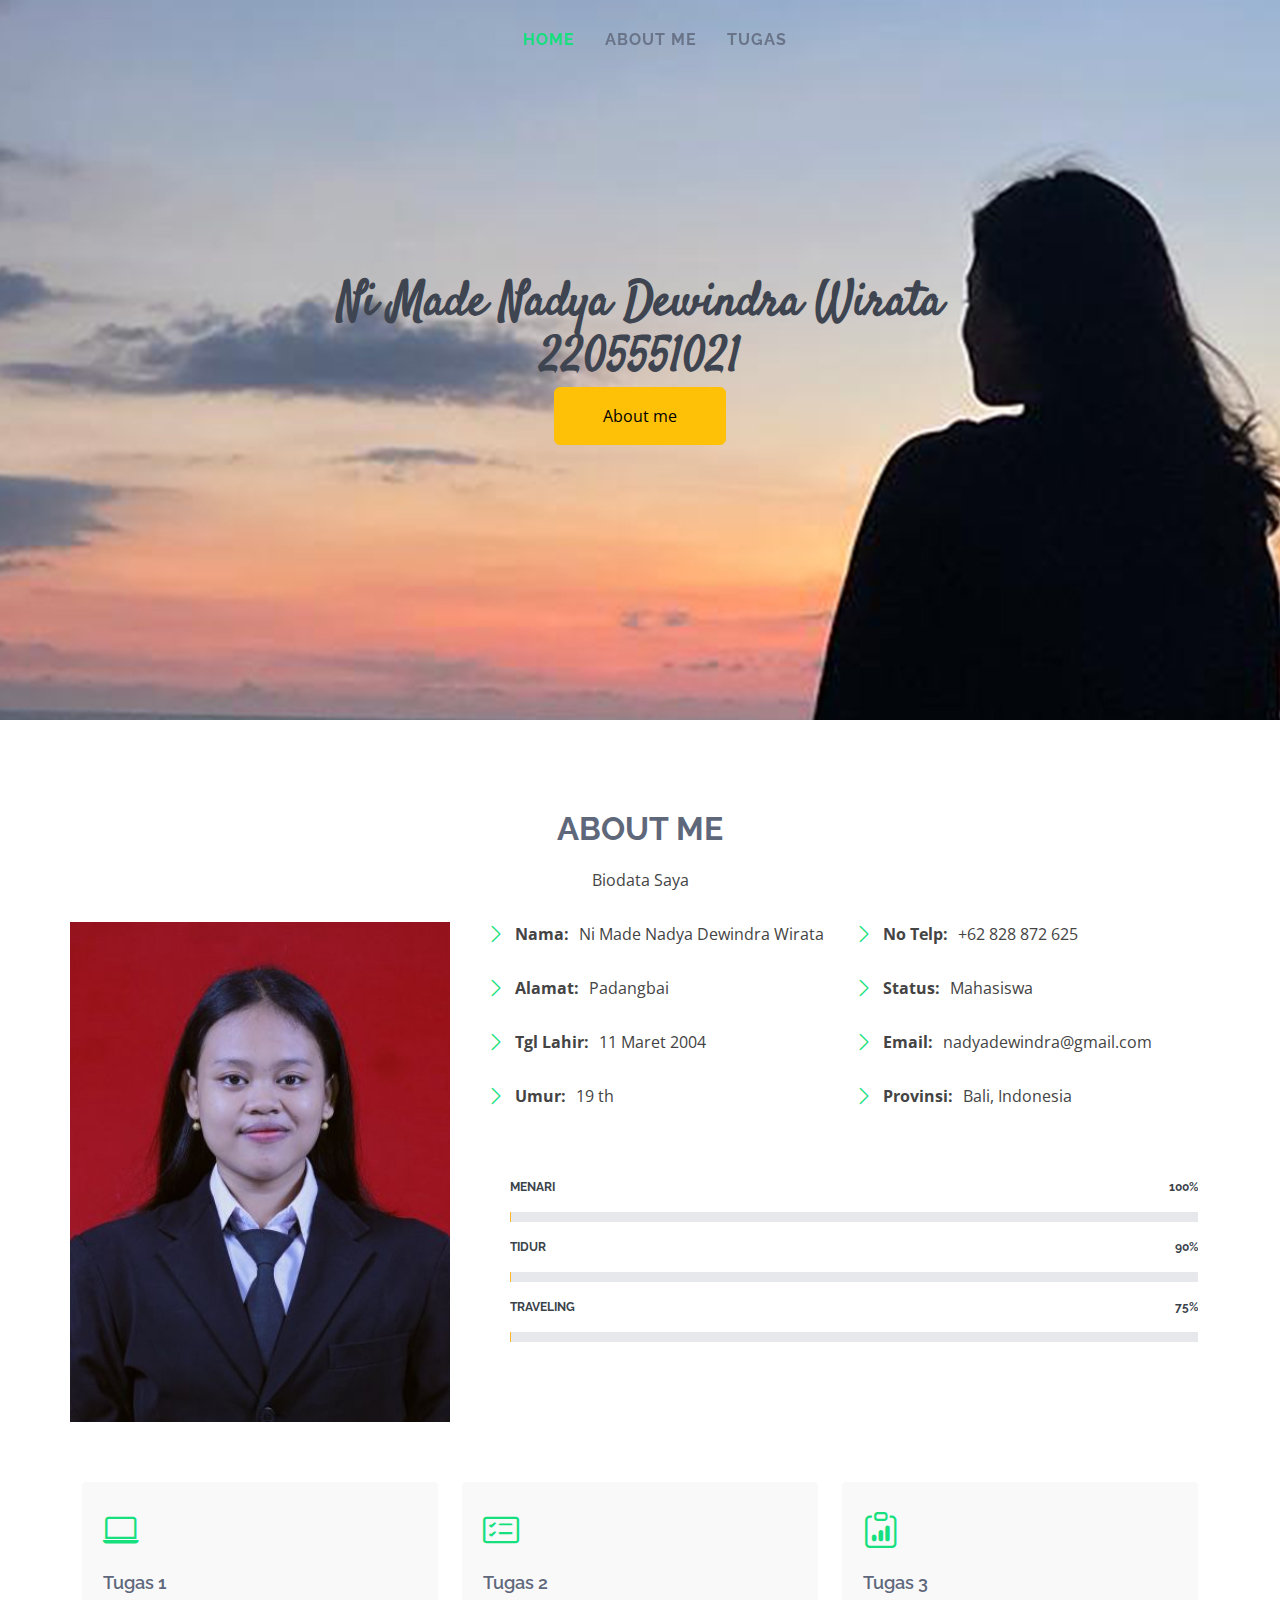
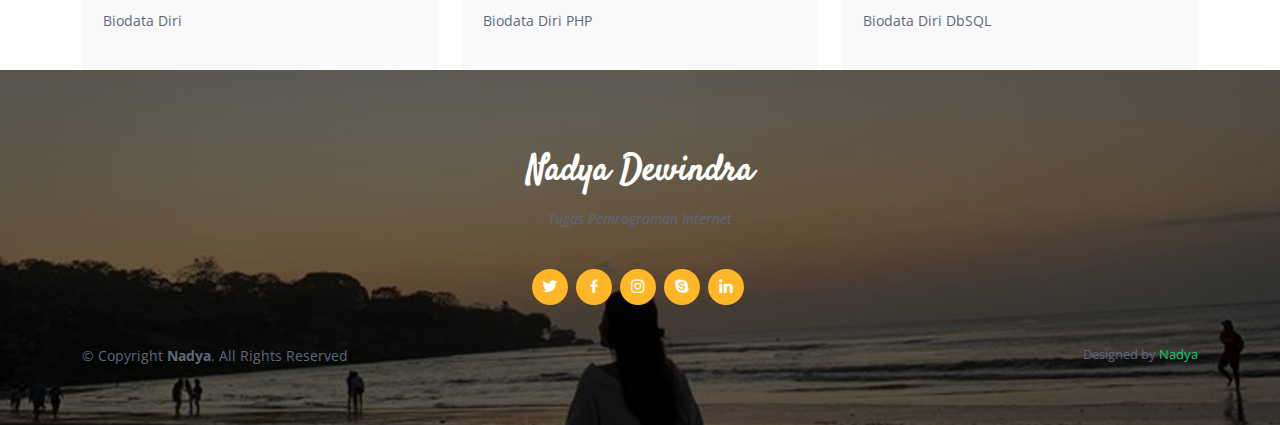
==== commit 50231fa6: "Update Tugas" ====
--- a/index.html
+++ b/index.html
@@ -44,13 +44,14 @@
       <ul>
         <li><a class="nav-link scrollto" href="#hero">Home</a></li>
         <li><a class="nav-link scrollto" href="#about">About Me</a></li>
-        <li><a class="nav-link scrollto" href="tugas_dbsql.php">Tugas DbSQL</a></li>
+        <li><a class="nav-link scrollto" href="#taks">Tugas</a></li>
           </ul>
       </ul>
       <i class="bi bi-list mobile-nav-toggle"></i>
     </nav><!-- .navbar -->
 
   </header><!-- End Header -->
+
 
   <!-- ======= Hero Section ======= -->
   <section id="hero">
@@ -124,6 +125,38 @@
       </div>
     </section><!-- End About Me Section -->
 
+    <!-- ======= Featured Services Section ======= -->
+    <section id="taks" class="featured-services">
+      <div class="container">
+
+        <div class="row">
+          <div class="col-lg-4 col-md-6">
+            <div class="icon-box">
+              <div class="icon"><i class="bi bi-laptop"></i></div>
+              <h4 class="title"><a href="tugasjavascripts.html">Tugas 1</a></h4>
+              <p class="description">Biodata Diri</p>
+            </div>
+          </div>
+          <div class="col-lg-4 col-md-6 mt-4 mt-md-0">
+            <div class="icon-box">
+              <div class="icon"><i class="bi bi-card-checklist"></i></div>
+              <h4 class="title"><a href="tugasjavascripts.html">Tugas 2</a></h4>
+              <p class="description">Biodata Diri PHP</p>
+            </div>
+          </div>
+          <div class="col-lg-4 col-md-6 mt-4 mt-lg-0">
+            <div class="icon-box">
+              <div class="icon"><i class="bi bi-clipboard-data"></i></div>
+              <h4 class="title"><a href="tugas_dbsql.php">Tugas 3</a></h4>
+              <p class="description">Biodata Diri DbSQL</p>
+            </div>
+          </div>
+        </div>
+
+      </div>
+    </section><!-- End Featured Services Section -->
+
+
   <!-- ======= Footer ======= -->
   <footer id="footer" class="bg-image" style="background-image: url(assets/img/dya2-bg.jpg);">
     <div class="container">
--- a/assets/css/style.css
+++ b/assets/css/style.css
@@ -1359,3 +1359,1359 @@
 #footer .credits {
   font-size: 13px;
 }
+
+/**
+* Template Name: eNno
+* Updated: Sep 18 2023 with Bootstrap v5.3.2
+* Template URL: https://bootstrapmade.com/enno-free-simple-bootstrap-template/
+* Author: BootstrapMade.com
+* License: https://bootstrapmade.com/license/
+*/
+
+/*--------------------------------------------------------------
+# General
+--------------------------------------------------------------*/
+body {
+  font-family: "Open Sans", sans-serif;
+  color: #444444;
+}
+
+a {
+  color: #14c871;
+  text-decoration: none;
+}
+
+a:hover {
+  color: #206bfb;
+  text-decoration: none;
+}
+
+h1,
+h2,
+h3,
+h4,
+h5,
+h6 {
+  font-family: "Raleway", sans-serif;
+}
+
+/*--------------------------------------------------------------
+# Back to top button
+--------------------------------------------------------------*/
+.back-to-top {
+  position: fixed;
+  visibility: hidden;
+  opacity: 0;
+  right: 15px;
+  bottom: 15px;
+  z-index: 996;
+  background: #16df7e;
+  width: 40px;
+  height: 40px;
+  border-radius: 4px;
+  transition: all 0.4s;
+}
+
+.back-to-top i {
+  font-size: 24px;
+  color: #fff;
+  line-height: 0;
+}
+
+.back-to-top:hover {
+  background: #33eb92;
+  color: #fff;
+}
+
+.back-to-top.active {
+  visibility: visible;
+  opacity: 1;
+}
+
+/*--------------------------------------------------------------
+# Header
+--------------------------------------------------------------*/
+#header {
+  background: #fff;
+  transition: all 0.5s;
+  z-index: 997;
+  padding: 20px 0;
+}
+
+#header.header-scrolled {
+  box-shadow: 0px 2px 15px rgba(0, 0, 0, 0.1);
+  padding: 12px 0;
+}
+
+#header .logo {
+  font-size: 32px;
+  margin: 0;
+  padding: 0;
+  line-height: 1;
+  font-weight: 700;
+  letter-spacing: 0.5px;
+}
+
+#header .logo a {
+  color: #5f687b;
+}
+
+#header .logo img {
+  max-height: 40px;
+}
+
+@media (max-width: 991px) {
+  #header {
+    padding: 12px 0;
+  }
+}
+
+/*--------------------------------------------------------------
+# Navigation Menu
+--------------------------------------------------------------*/
+/**
+* Desktop Navigation 
+*/
+.navbar {
+  padding: 0;
+}
+
+.navbar ul {
+  margin: 0;
+  padding: 0;
+  display: flex;
+  list-style: none;
+  align-items: center;
+}
+
+.navbar li {
+  position: relative;
+}
+
+.navbar a,
+.navbar a:focus {
+  display: flex;
+  align-items: center;
+  justify-content: space-between;
+  padding: 10px 0 10px 30px;
+  font-family: "Raleway", sans-serif;
+  font-size: 16px;
+  font-weight: 700;
+  color: #6a7489;
+  white-space: nowrap;
+  transition: 0.3s;
+}
+
+.navbar a i,
+.navbar a:focus i {
+  font-size: 12px;
+  line-height: 0;
+  margin-left: 5px;
+}
+
+.navbar a:hover,
+.navbar .active,
+.navbar .active:focus,
+.navbar li:hover>a {
+  color: #16df7e;
+}
+
+.navbar .getstarted,
+.navbar .getstarted:focus {
+  padding: 10px 25px;
+  margin-left: 30px;
+  border-radius: 4px;
+  line-height: 1;
+  color: #5f687b;
+  font-size: 14px;
+  font-weight: 500;
+  border: 1px solid #cdd1d9;
+}
+
+.navbar .getstarted:hover,
+.navbar .getstarted:focus:hover {
+  background: #206bfb;
+  color: #fff;
+  border-color: #206bfb;
+}
+
+.navbar .dropdown ul {
+  display: block;
+  position: absolute;
+  left: 14px;
+  top: calc(100% + 30px);
+  margin: 0;
+  padding: 10px 0;
+  z-index: 99;
+  opacity: 0;
+  visibility: hidden;
+  background: #fff;
+  box-shadow: 0px 0px 30px rgba(127, 137, 161, 0.25);
+  transition: 0.3s;
+  border-radius: 4px;
+}
+
+.navbar .dropdown ul li {
+  min-width: 200px;
+}
+
+.navbar .dropdown ul a {
+  padding: 10px 20px;
+  font-size: 15px;
+  text-transform: none;
+  font-weight: 600;
+}
+
+.navbar .dropdown ul a i {
+  font-size: 12px;
+}
+
+.navbar .dropdown ul a:hover,
+.navbar .dropdown ul .active:hover,
+.navbar .dropdown ul li:hover>a {
+  color: #16df7e;
+}
+
+.navbar .dropdown:hover>ul {
+  opacity: 1;
+  top: 100%;
+  visibility: visible;
+}
+
+.navbar .dropdown .dropdown ul {
+  top: 0;
+  left: calc(100% - 30px);
+  visibility: hidden;
+}
+
+.navbar .dropdown .dropdown:hover>ul {
+  opacity: 1;
+  top: 0;
+  left: 100%;
+  visibility: visible;
+}
+
+@media (max-width: 1366px) {
+  .navbar .dropdown .dropdown ul {
+    left: -90%;
+  }
+
+  .navbar .dropdown .dropdown:hover>ul {
+    left: -100%;
+  }
+}
+
+/**
+* Mobile Navigation 
+*/
+.mobile-nav-toggle {
+  color: #5f687b;
+  font-size: 28px;
+  cursor: pointer;
+  display: none;
+  line-height: 0;
+  transition: 0.5s;
+}
+
+.mobile-nav-toggle.bi-x {
+  color: #fff;
+}
+
+@media (max-width: 991px) {
+  .mobile-nav-toggle {
+    display: block;
+  }
+
+  .navbar ul {
+    display: none;
+  }
+}
+
+.navbar-mobile {
+  position: fixed;
+  overflow: hidden;
+  top: 0;
+  right: 0;
+  left: 0;
+  bottom: 0;
+  background: rgba(73, 80, 94, 0.9);
+  transition: 0.3s;
+  z-index: 999;
+}
+
+.navbar-mobile .mobile-nav-toggle {
+  position: absolute;
+  top: 15px;
+  right: 15px;
+}
+
+.navbar-mobile ul {
+  display: block;
+  position: absolute;
+  top: 55px;
+  right: 15px;
+  bottom: 15px;
+  left: 15px;
+  padding: 10px 0;
+  border-radius: 10px;
+  background-color: #fff;
+  overflow-y: auto;
+  transition: 0.3s;
+}
+
+.navbar-mobile a,
+.navbar-mobile a:focus {
+  padding: 10px 20px;
+  font-size: 15px;
+  color: #5f687b;
+}
+
+.navbar-mobile a:hover,
+.navbar-mobile .active,
+.navbar-mobile li:hover>a {
+  color: #16df7e;
+}
+
+.navbar-mobile .getstarted,
+.navbar-mobile .getstarted:focus {
+  margin: 15px;
+  padding: 10px 15px;
+}
+
+.navbar-mobile .dropdown ul {
+  position: static;
+  display: none;
+  margin: 10px 20px;
+  padding: 10px 0;
+  z-index: 99;
+  opacity: 1;
+  visibility: visible;
+  background: #fff;
+  box-shadow: 0px 0px 30px rgba(127, 137, 161, 0.25);
+}
+
+.navbar-mobile .dropdown ul li {
+  min-width: 200px;
+}
+
+.navbar-mobile .dropdown ul a {
+  padding: 10px 20px;
+}
+
+.navbar-mobile .dropdown ul a i {
+  font-size: 12px;
+}
+
+.navbar-mobile .dropdown ul a:hover,
+.navbar-mobile .dropdown ul .active:hover,
+.navbar-mobile .dropdown ul li:hover>a {
+  color: #16df7e;
+}
+
+.navbar-mobile .dropdown>.dropdown-active {
+  display: block;
+}
+
+/*--------------------------------------------------------------
+# Hero Section
+--------------------------------------------------------------*/
+#hero {
+  width: 100%;
+  height: 80vh;
+  background: #fff;
+  padding-top: 82px;
+}
+
+#hero h1 {
+  margin: 0;
+  font-size: 48px;
+  font-weight: 700;
+  line-height: 56px;
+  color: #3e4450;
+}
+
+#hero h2 {
+  color: #858ea1;
+  margin: 10px 0 30px 0;
+  font-size: 24px;
+}
+
+#hero .btn-get-started {
+  font-family: "Raleway", sans-serif;
+  font-weight: 500;
+  font-size: 16px;
+  letter-spacing: 1px;
+  display: inline-block;
+  padding: 8px 30px 10px 30px;
+  border-radius: 4px;
+  transition: 0.5s;
+  color: #fff;
+  background: #16df7e;
+  box-shadow: 0 8px 28px rgba(22, 223, 126, 0.45);
+}
+
+#hero .btn-get-started:hover {
+  background: #206bfb;
+  box-shadow: 0 8px 28px rgba(32, 107, 251, 0.45);
+}
+
+#hero .btn-watch-video {
+  font-size: 16px;
+  display: inline-block;
+  transition: 0.5s;
+  margin-left: 25px;
+  color: #5f687b;
+  display: inline-flex;
+  align-items: center;
+  justify-content: center;
+}
+
+#hero .btn-watch-video i {
+  color: #949cac;
+  font-size: 32px;
+  line-height: 0;
+  margin-right: 8px;
+}
+
+#hero .btn-watch-video:hover i {
+  color: #16df7e;
+}
+
+#hero .animated {
+  animation: up-down 2s ease-in-out infinite alternate-reverse both;
+}
+
+@media (max-width: 991px) {
+  #hero {
+    height: 100vh;
+  }
+
+  #hero .animated {
+    animation: none;
+  }
+
+  #hero .hero-img {
+    text-align: center;
+  }
+
+  #hero .hero-img img {
+    width: 50%;
+  }
+}
+
+@media (max-width: 768px) {
+  #hero {
+    height: auto;
+  }
+
+  #hero h1 {
+    font-size: 28px;
+    line-height: 36px;
+  }
+
+  #hero h2 {
+    font-size: 18px;
+    line-height: 24px;
+    margin-bottom: 30px;
+  }
+
+  #hero .hero-img img {
+    width: 70%;
+  }
+}
+
+@media (max-width: 575px) {
+  #hero .hero-img img {
+    width: 80%;
+  }
+}
+
+@keyframes up-down {
+  0% {
+    transform: translateY(10px);
+  }
+
+  100% {
+    transform: translateY(-10px);
+  }
+}
+
+/*--------------------------------------------------------------
+# Sections General
+--------------------------------------------------------------*/
+section {
+  padding: 60px 0;
+  overflow: hidden;
+}
+
+.section-bg {
+  background-color: #f9f9fa;
+}
+
+.section-title {
+  text-align: center;
+  padding: 30px 0;
+  position: relative;
+}
+
+.section-title h2 {
+  font-size: 32px;
+  font-weight: 700;
+  text-transform: uppercase;
+  margin-bottom: 20px;
+  padding-bottom: 0;
+  color: #5f687b;
+  position: relative;
+  z-index: 2;
+}
+
+.section-title span {
+  position: absolute;
+  top: 30px;
+  color: #f0f1f3;
+  left: 0;
+  right: 0;
+  z-index: 1;
+  font-weight: 700;
+  font-size: 52px;
+  text-transform: uppercase;
+  line-height: 0;
+}
+
+.section-title p {
+  margin-bottom: 0;
+  position: relative;
+  z-index: 2;
+}
+
+@media (max-width: 575px) {
+  .section-title h2 {
+    font-size: 28px;
+    margin-bottom: 15px;
+  }
+
+  .section-title span {
+    font-size: 38px;
+  }
+}
+
+/*--------------------------------------------------------------
+# Featured Services
+--------------------------------------------------------------*/
+.featured-services {
+  padding: 0;
+}
+
+.featured-services .icon-box {
+  padding: 20px;
+  color: #5f687b;
+  background: #f9f9fa;
+  border-radius: 4px;
+  border: 1px solid #f9f9fa;
+  transition: 0.3s;
+  height: 100%;
+}
+
+.featured-services .icon {
+  margin: 0 0 15px 0;
+}
+
+.featured-services .icon i {
+  color: #16df7e;
+  font-size: 36px;
+}
+
+.featured-services .title {
+  font-weight: 600;
+  margin-bottom: 15px;
+  font-size: 18px;
+}
+
+.featured-services .title a {
+  color: #5f687b;
+  transition: 0.3s;
+}
+
+.featured-services .icon-box:hover {
+  border-color: #eaecef;
+}
+
+.featured-services .icon-box:hover .title a {
+  color: #16df7e;
+}
+
+.featured-services .description {
+  line-height: 24px;
+  font-size: 14px;
+}
+
+/*--------------------------------------------------------------
+# About
+--------------------------------------------------------------*/
+.about .content h3 {
+  font-weight: 700;
+  font-size: 32px;
+  color: #5f687b;
+}
+
+.about .content ul {
+  list-style: none;
+  padding: 0;
+}
+
+.about .content ul li {
+  padding-bottom: 10px;
+}
+
+.about .content ul i {
+  font-size: 20px;
+  padding-right: 4px;
+  color: #16df7e;
+}
+
+.about .content p:last-child {
+  margin-bottom: 0;
+}
+
+/*--------------------------------------------------------------
+# Counts
+--------------------------------------------------------------*/
+.counts {
+  padding-top: 0;
+}
+
+.counts .counters span {
+  font-size: 48px;
+  display: block;
+  color: #16df7e;
+  font-weight: 700;
+}
+
+.counts .counters p {
+  padding: 0;
+  margin: 0 0 20px 0;
+  font-family: "Raleway", sans-serif;
+  font-size: 14px;
+  font-weight: 600;
+}
+
+/*--------------------------------------------------------------
+# Services
+--------------------------------------------------------------*/
+.services .icon-box {
+  text-align: center;
+  border: 1px solid #fff;
+  padding: 80px 20px;
+  transition: all ease-in-out 0.3s;
+  background: #fff;
+}
+
+.services .icon-box .icon {
+  margin: 0 auto;
+  display: flex;
+  align-items: center;
+  justify-content: center;
+  margin-bottom: 20px;
+  transition: ease-in-out 0.3s;
+}
+
+.services .icon-box .icon i {
+  color: #16df7e;
+  font-size: 36px;
+  transition: 0.3s;
+}
+
+.services .icon-box h4 {
+  font-weight: 700;
+  margin-bottom: 15px;
+  font-size: 24px;
+}
+
+.services .icon-box h4 a {
+  color: #5f687b;
+  transition: ease-in-out 0.3s;
+}
+
+.services .icon-box p {
+  line-height: 24px;
+  font-size: 14px;
+  margin-bottom: 0;
+}
+
+.services .icon-box:hover {
+  border-color: #eaecef;
+}
+
+.services .icon-box:hover h4 a {
+  color: #16df7e;
+}
+
+/*--------------------------------------------------------------
+# Portfolio
+--------------------------------------------------------------*/
+.portfolio #portfolio-flters {
+  padding: 0;
+  margin: 0 auto 25px auto;
+  list-style: none;
+  text-align: center;
+  border-radius: 50px;
+}
+
+.portfolio #portfolio-flters li {
+  cursor: pointer;
+  display: inline-block;
+  padding: 10px 15px;
+  font-size: 14px;
+  font-weight: 600;
+  line-height: 1;
+  text-transform: uppercase;
+  color: #444444;
+  transition: all 0.3s ease-in-out;
+}
+
+.portfolio #portfolio-flters li:hover,
+.portfolio #portfolio-flters li.filter-active {
+  color: #16df7e;
+}
+
+.portfolio #portfolio-flters li:last-child {
+  margin-right: 0;
+}
+
+.portfolio .portfolio-item {
+  margin-bottom: 30px;
+}
+
+.portfolio .portfolio-item .portfolio-info {
+  opacity: 0;
+  position: absolute;
+  left: 30px;
+  right: 30px;
+  bottom: 0;
+  z-index: 3;
+  transition: all ease-in-out 0.3s;
+  background: rgba(255, 255, 255, 0.9);
+  padding: 15px;
+}
+
+.portfolio .portfolio-item .portfolio-info h4 {
+  font-size: 18px;
+  color: #fff;
+  font-weight: 600;
+  color: #5f687b;
+}
+
+.portfolio .portfolio-item .portfolio-info p {
+  color: #949cac;
+  font-size: 14px;
+  margin-bottom: 0;
+}
+
+.portfolio .portfolio-item .portfolio-info .preview-link,
+.portfolio .portfolio-item .portfolio-info .details-link {
+  position: absolute;
+  right: 40px;
+  font-size: 24px;
+  top: calc(50% - 18px);
+  color: #206bfb;
+  transition: 0.3s;
+}
+
+.portfolio .portfolio-item .portfolio-info .preview-link:hover,
+.portfolio .portfolio-item .portfolio-info .details-link:hover {
+  color: #16df7e;
+}
+
+.portfolio .portfolio-item .portfolio-info .details-link {
+  right: 10px;
+}
+
+.portfolio .portfolio-item:hover .portfolio-info {
+  opacity: 1;
+  bottom: 20px;
+}
+
+/*--------------------------------------------------------------
+# Portfolio Details
+--------------------------------------------------------------*/
+.portfolio-details {
+  padding-top: 40px;
+}
+
+.portfolio-details .portfolio-details-slider img {
+  width: 100%;
+}
+
+.portfolio-details .portfolio-details-slider .swiper-pagination {
+  margin-top: 20px;
+  position: relative;
+}
+
+.portfolio-details .portfolio-details-slider .swiper-pagination .swiper-pagination-bullet {
+  width: 12px;
+  height: 12px;
+  background-color: #fff;
+  opacity: 1;
+  border: 1px solid #16df7e;
+}
+
+.portfolio-details .portfolio-details-slider .swiper-pagination .swiper-pagination-bullet-active {
+  background-color: #16df7e;
+}
+
+.portfolio-details .portfolio-info {
+  padding: 30px;
+  box-shadow: 0px 0 30px rgba(95, 104, 123, 0.08);
+}
+
+.portfolio-details .portfolio-info h3 {
+  font-size: 22px;
+  font-weight: 700;
+  margin-bottom: 20px;
+  padding-bottom: 20px;
+  border-bottom: 1px solid #eee;
+}
+
+.portfolio-details .portfolio-info ul {
+  list-style: none;
+  padding: 0;
+  font-size: 15px;
+}
+
+.portfolio-details .portfolio-info ul li+li {
+  margin-top: 10px;
+}
+
+.portfolio-details .portfolio-description {
+  padding-top: 30px;
+}
+
+.portfolio-details .portfolio-description h2 {
+  font-size: 26px;
+  font-weight: 700;
+  margin-bottom: 20px;
+}
+
+.portfolio-details .portfolio-description p {
+  padding: 0;
+}
+
+/*--------------------------------------------------------------
+# Testimonials
+--------------------------------------------------------------*/
+.testimonials .testimonials-carousel,
+.testimonials .testimonials-slider {
+  overflow: hidden;
+}
+
+.testimonials .testimonial-item {
+  box-sizing: content-box;
+  min-height: 320px;
+}
+
+.testimonials .testimonial-item .testimonial-img {
+  width: 90px;
+  border-radius: 50%;
+  margin: -40px 0 0 40px;
+  position: relative;
+  z-index: 2;
+  border: 6px solid #fff;
+}
+
+.testimonials .testimonial-item h3 {
+  font-size: 18px;
+  font-weight: bold;
+  margin: 10px 0 5px 45px;
+  color: #111;
+}
+
+.testimonials .testimonial-item h4 {
+  font-size: 14px;
+  color: #999;
+  margin: 0 0 0 45px;
+}
+
+.testimonials .testimonial-item .quote-icon-left,
+.testimonials .testimonial-item .quote-icon-right {
+  color: #e4e6ea;
+  font-size: 26px;
+}
+
+.testimonials .testimonial-item .quote-icon-left {
+  display: inline-block;
+  left: -5px;
+  position: relative;
+}
+
+.testimonials .testimonial-item .quote-icon-right {
+  display: inline-block;
+  right: -5px;
+  position: relative;
+  top: 10px;
+}
+
+.testimonials .testimonial-item p {
+  font-style: italic;
+  margin: 0 15px 0 15px;
+  padding: 20px 20px 60px 20px;
+  background: white;
+  position: relative;
+  border-radius: 6px;
+  position: relative;
+  z-index: 1;
+}
+
+.testimonials .swiper-pagination {
+  margin-top: 20px;
+  position: relative;
+}
+
+.testimonials .swiper-pagination .swiper-pagination-bullet {
+  width: 12px;
+  height: 12px;
+  background-color: #fff;
+  opacity: 1;
+  border: 1px solid #16df7e;
+}
+
+.testimonials .swiper-pagination .swiper-pagination-bullet-active {
+  background-color: #16df7e;
+}
+
+/*--------------------------------------------------------------
+# Cta
+--------------------------------------------------------------*/
+.cta {
+  background: #16df7e;
+  background-size: cover;
+  padding: 60px 0;
+}
+
+.cta h3 {
+  color: #fff;
+  font-size: 28px;
+  font-weight: 700;
+}
+
+.cta p {
+  color: #fff;
+}
+
+.cta .cta-btn {
+  font-family: "Raleway", sans-serif;
+  text-transform: uppercase;
+  font-weight: 500;
+  font-size: 16px;
+  letter-spacing: 1px;
+  display: inline-block;
+  padding: 8px 28px;
+  border-radius: 4px;
+  transition: 0.5s;
+  margin-top: 10px;
+  border: 2px solid #fff;
+  color: #fff;
+}
+
+.cta .cta-btn:hover {
+  background: #206bfb;
+  border-color: #206bfb;
+}
+
+/*--------------------------------------------------------------
+# Team
+--------------------------------------------------------------*/
+.team .member {
+  text-align: center;
+  margin-bottom: 20px;
+  padding: 30px 20px;
+  background: #fff;
+}
+
+.team .member img {
+  max-width: 100%;
+  margin: 0 0 30px 0;
+}
+
+.team .member h4 {
+  font-weight: 700;
+  margin-bottom: 2px;
+  font-size: 18px;
+}
+
+.team .member span {
+  font-style: italic;
+  display: block;
+  font-size: 13px;
+}
+
+.team .member p {
+  padding-top: 10px;
+  font-size: 14px;
+  font-style: italic;
+  color: #aaaaaa;
+}
+
+.team .member .social {
+  margin-top: 15px;
+}
+
+.team .member .social a {
+  color: #919191;
+  transition: 0.3s;
+}
+
+.team .member .social a:hover {
+  color: #16df7e;
+}
+
+.team .member .social i {
+  font-size: 18px;
+  margin: 0 2px;
+}
+
+/*--------------------------------------------------------------
+# Contact
+--------------------------------------------------------------*/
+.contact .info {
+  border-top: 3px solid #16df7e;
+  border-bottom: 3px solid #16df7e;
+  padding: 30px;
+  width: 100%;
+  background-color: #f9f9fa;
+}
+
+.contact .info i {
+  font-size: 20px;
+  color: #16df7e;
+  float: left;
+  width: 44px;
+  height: 44px;
+  background: #fff;
+  display: flex;
+  justify-content: center;
+  align-items: center;
+  border-radius: 50px;
+  transition: all 0.3s ease-in-out;
+}
+
+.contact .info h4 {
+  padding: 0 0 0 60px;
+  font-size: 22px;
+  font-weight: 600;
+  margin-bottom: 5px;
+  color: #5f687b;
+}
+
+.contact .info p {
+  padding: 0 0 10px 60px;
+  margin-bottom: 20px;
+  font-size: 14px;
+  color: #949cac;
+}
+
+.contact .info .social-links {
+  padding-left: 60px;
+}
+
+.contact .info .social-links a {
+  font-size: 18px;
+  display: inline-block;
+  background: #333;
+  color: #fff;
+  line-height: 1;
+  padding: 8px 0;
+  border-radius: 50%;
+  text-align: center;
+  width: 36px;
+  height: 36px;
+  transition: 0.3s;
+  margin-right: 10px;
+}
+
+.contact .info .social-links a:hover {
+  background: #16df7e;
+  color: #fff;
+}
+
+.contact .info .email:hover i,
+.contact .info .address:hover i,
+.contact .info .phone:hover i {
+  background: #16df7e;
+  color: #fff;
+}
+
+.contact .php-email-form {
+  width: 100%;
+  border-top: 3px solid #16df7e;
+  border-bottom: 3px solid #16df7e;
+  padding: 30px;
+  background-color: #f9f9fa;
+}
+
+.contact .php-email-form .form-group {
+  padding-bottom: 8px;
+}
+
+.contact .php-email-form .error-message {
+  display: none;
+  color: #fff;
+  background: #ed3c0d;
+  text-align: left;
+  padding: 15px;
+  font-weight: 600;
+}
+
+.contact .php-email-form .error-message br+br {
+  margin-top: 25px;
+}
+
+.contact .php-email-form .sent-message {
+  display: none;
+  color: #fff;
+  background: #18d26e;
+  text-align: center;
+  padding: 15px;
+  font-weight: 600;
+}
+
+.contact .php-email-form .loading {
+  display: none;
+  background: #fff;
+  text-align: center;
+  padding: 15px;
+}
+
+.contact .php-email-form .loading:before {
+  content: "";
+  display: inline-block;
+  border-radius: 50%;
+  width: 24px;
+  height: 24px;
+  margin: 0 10px -6px 0;
+  border: 3px solid #18d26e;
+  border-top-color: #eee;
+  animation: animate-loading 1s linear infinite;
+}
+
+.contact .php-email-form input,
+.contact .php-email-form textarea {
+  border-radius: 0;
+  box-shadow: none;
+  font-size: 14px;
+  border-radius: 4px;
+}
+
+.contact .php-email-form input:focus,
+.contact .php-email-form textarea:focus {
+  border-color: #16df7e;
+}
+
+.contact .php-email-form input {
+  height: 44px;
+}
+
+.contact .php-email-form textarea {
+  padding: 10px 12px;
+}
+
+.contact .php-email-form button[type=submit] {
+  background: #16df7e;
+  border: 0;
+  padding: 10px 24px;
+  color: #fff;
+  transition: 0.4s;
+  border-radius: 4px;
+}
+
+.contact .php-email-form button[type=submit]:hover {
+  background: #206bfb;
+}
+
+@keyframes animate-loading {
+  0% {
+    transform: rotate(0deg);
+  }
+
+  100% {
+    transform: rotate(360deg);
+  }
+}
+
+/*--------------------------------------------------------------
+# Breadcrumbs
+--------------------------------------------------------------*/
+.breadcrumbs {
+  padding: 15px 0;
+  background: #f9f9fa;
+  min-height: 40px;
+  margin-top: 82px;
+}
+
+.breadcrumbs h2 {
+  font-size: 36px;
+  font-weight: 300;
+}
+
+.breadcrumbs ol {
+  display: flex;
+  flex-wrap: wrap;
+  list-style: none;
+  padding: 0;
+  margin: 0;
+}
+
+.breadcrumbs ol li+li {
+  padding-left: 10px;
+}
+
+.breadcrumbs ol li+li::before {
+  display: inline-block;
+  padding-right: 10px;
+  color: #778196;
+  content: "/";
+}
+
+@media (max-width: 992px) {
+  .breadcrumbs {
+    margin-top: 58px;
+  }
+
+  .breadcrumbs .d-flex {
+    display: block !important;
+  }
+
+  .breadcrumbs ol {
+    display: block;
+  }
+
+  .breadcrumbs ol li {
+    display: inline-block;
+  }
+}
+
+/*--------------------------------------------------------------
+# Footer
+--------------------------------------------------------------*/
+#footer {
+  background-color: #f3f4f6;
+  color: #5f687b;
+  font-size: 14px;
+  position: relative;
+}
+
+#footer .footer-top {
+  position: relative;
+  z-index: 2;
+  text-align: center;
+  padding: 80px 0;
+}
+
+#footer .footer-top h3 {
+  font-size: 36px;
+  font-weight: 700;
+  color: #5f687b;
+  position: relative;
+  font-family: "Poppins", sans-serif;
+  padding-bottom: 0;
+  margin-bottom: 0;
+}
+
+#footer .footer-top p {
+  font-size: 15;
+  font-style: italic;
+  margin: 30px 0 0 0;
+  padding: 0;
+}
+
+#footer .footer-top .footer-newsletter {
+  text-align: center;
+  font-size: 15px;
+  margin-top: 30px;
+}
+
+#footer .footer-top .footer-newsletter form {
+  background: #fff;
+  padding: 6px 10px;
+  position: relative;
+  border-radius: 4px;
+  text-align: left;
+  border: 1px solid #e4e6ea;
+}
+
+#footer .footer-top .footer-newsletter form input[type=email] {
+  border: 0;
+  padding: 4px 8px;
+  width: calc(100% - 100px);
+}
+
+#footer .footer-top .footer-newsletter form input[type=submit] {
+  position: absolute;
+  top: -1px;
+  right: -1px;
+  bottom: -1px;
+  border: 0;
+  background: none;
+  font-size: 16px;
+  padding: 0 20px;
+  background: #16df7e;
+  color: #fff;
+  transition: 0.3s;
+  border-radius: 0 4px 4px 0;
+  box-shadow: 0px 2px 15px rgba(0, 0, 0, 0.1);
+}
+
+#footer .footer-top .footer-newsletter form input[type=submit]:hover {
+  background: #206bfb;
+}
+
+#footer .footer-top .social-links {
+  margin-top: 30px;
+}
+
+#footer .footer-top .social-links a {
+  font-size: 18px;
+  display: inline-block;
+  background: #eaecef;
+  color: #5f687b;
+  line-height: 1;
+  padding: 8px 0;
+  margin-right: 4px;
+  border-radius: 4px;
+  text-align: center;
+  width: 36px;
+  height: 36px;
+  transition: 0.3s;
+}
+
+#footer .footer-top .social-links a:hover {
+  background: #16df7e;
+  color: #fff;
+  text-decoration: none;
+}
+
+#footer .footer-bottom {
+  border-top: 1px solid #d9dce2;
+  z-index: 2;
+  position: relative;
+  padding-top: 40px;
+  padding-bottom: 40px;
+}
+
+#footer .copyright {
+  float: left;
+}
+
+#footer .credits {
+  float: right;
+  font-size: 13px;
+}
+
+@media (max-width: 992px) {
+
+  #footer .copyright,
+  #footer .credits {
+    float: none;
+    -moz-text-align-last: center;
+    text-align-last: center;
+  }
+}